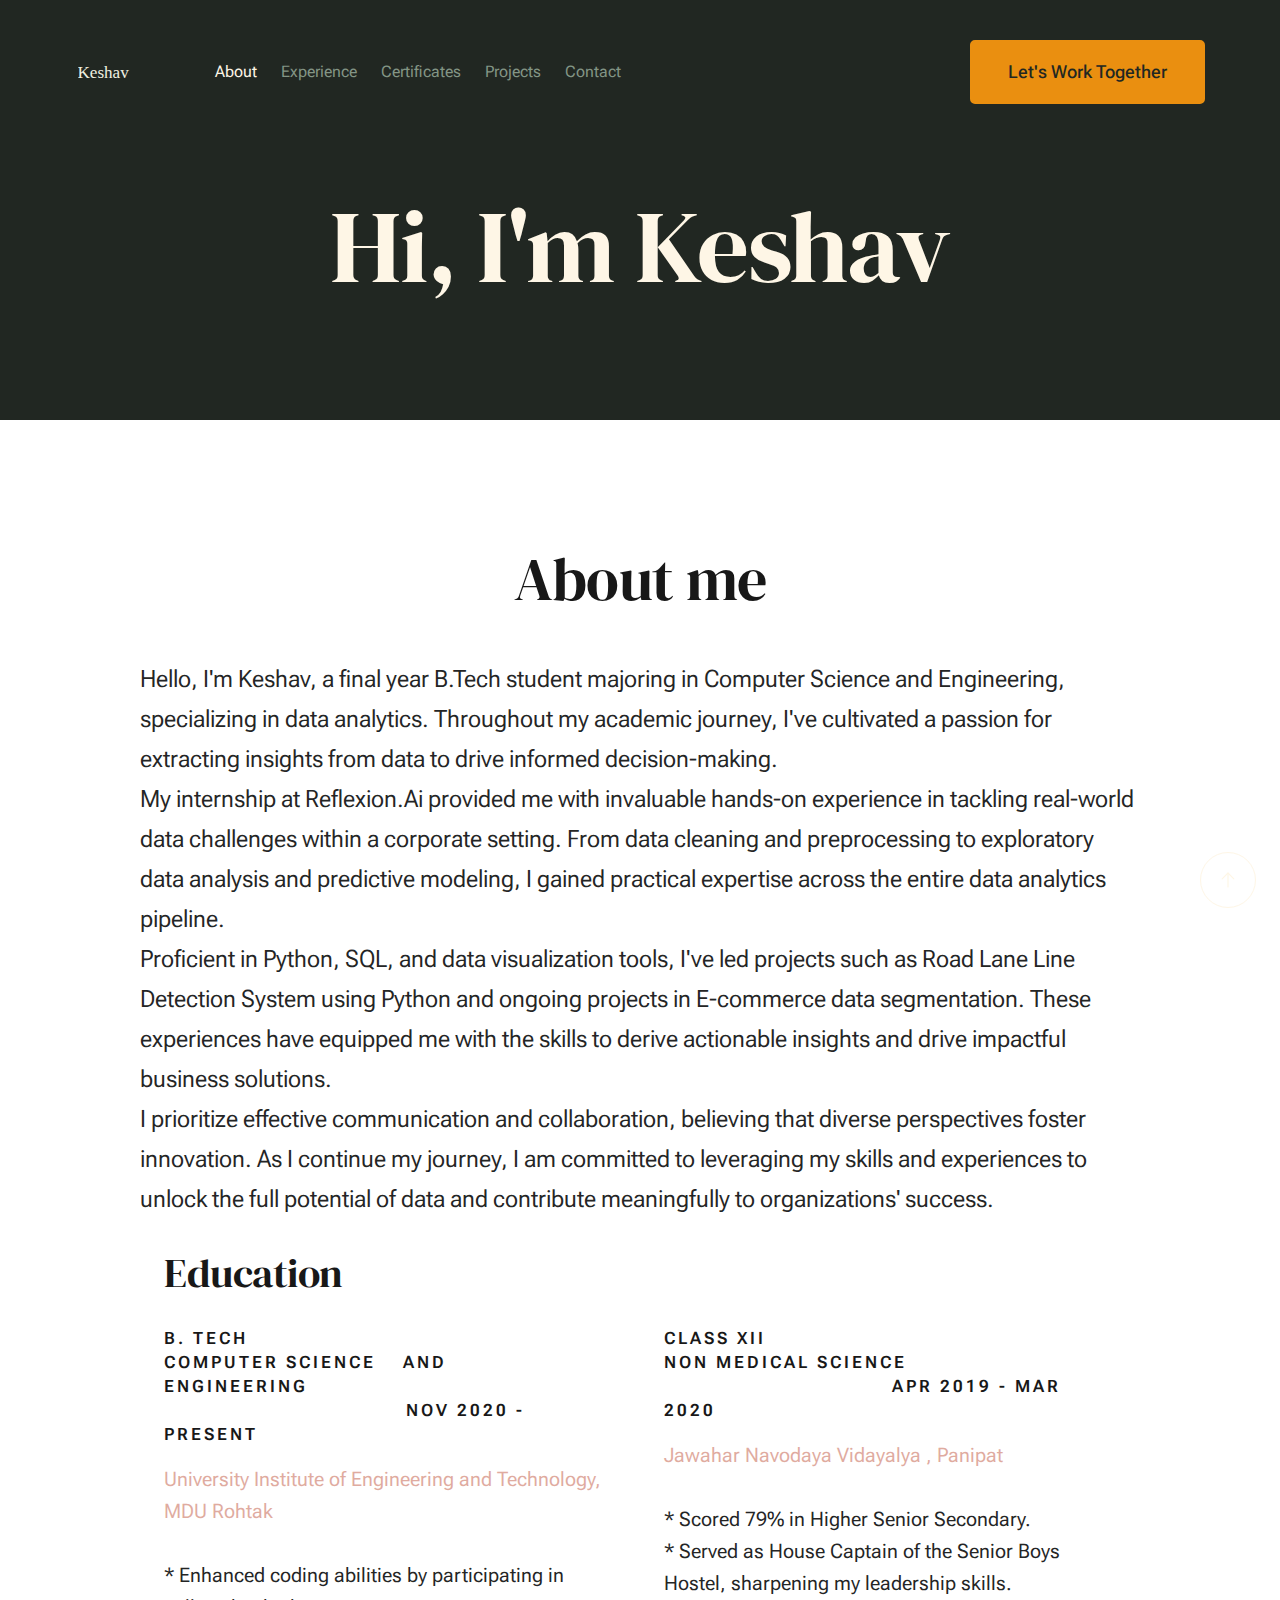
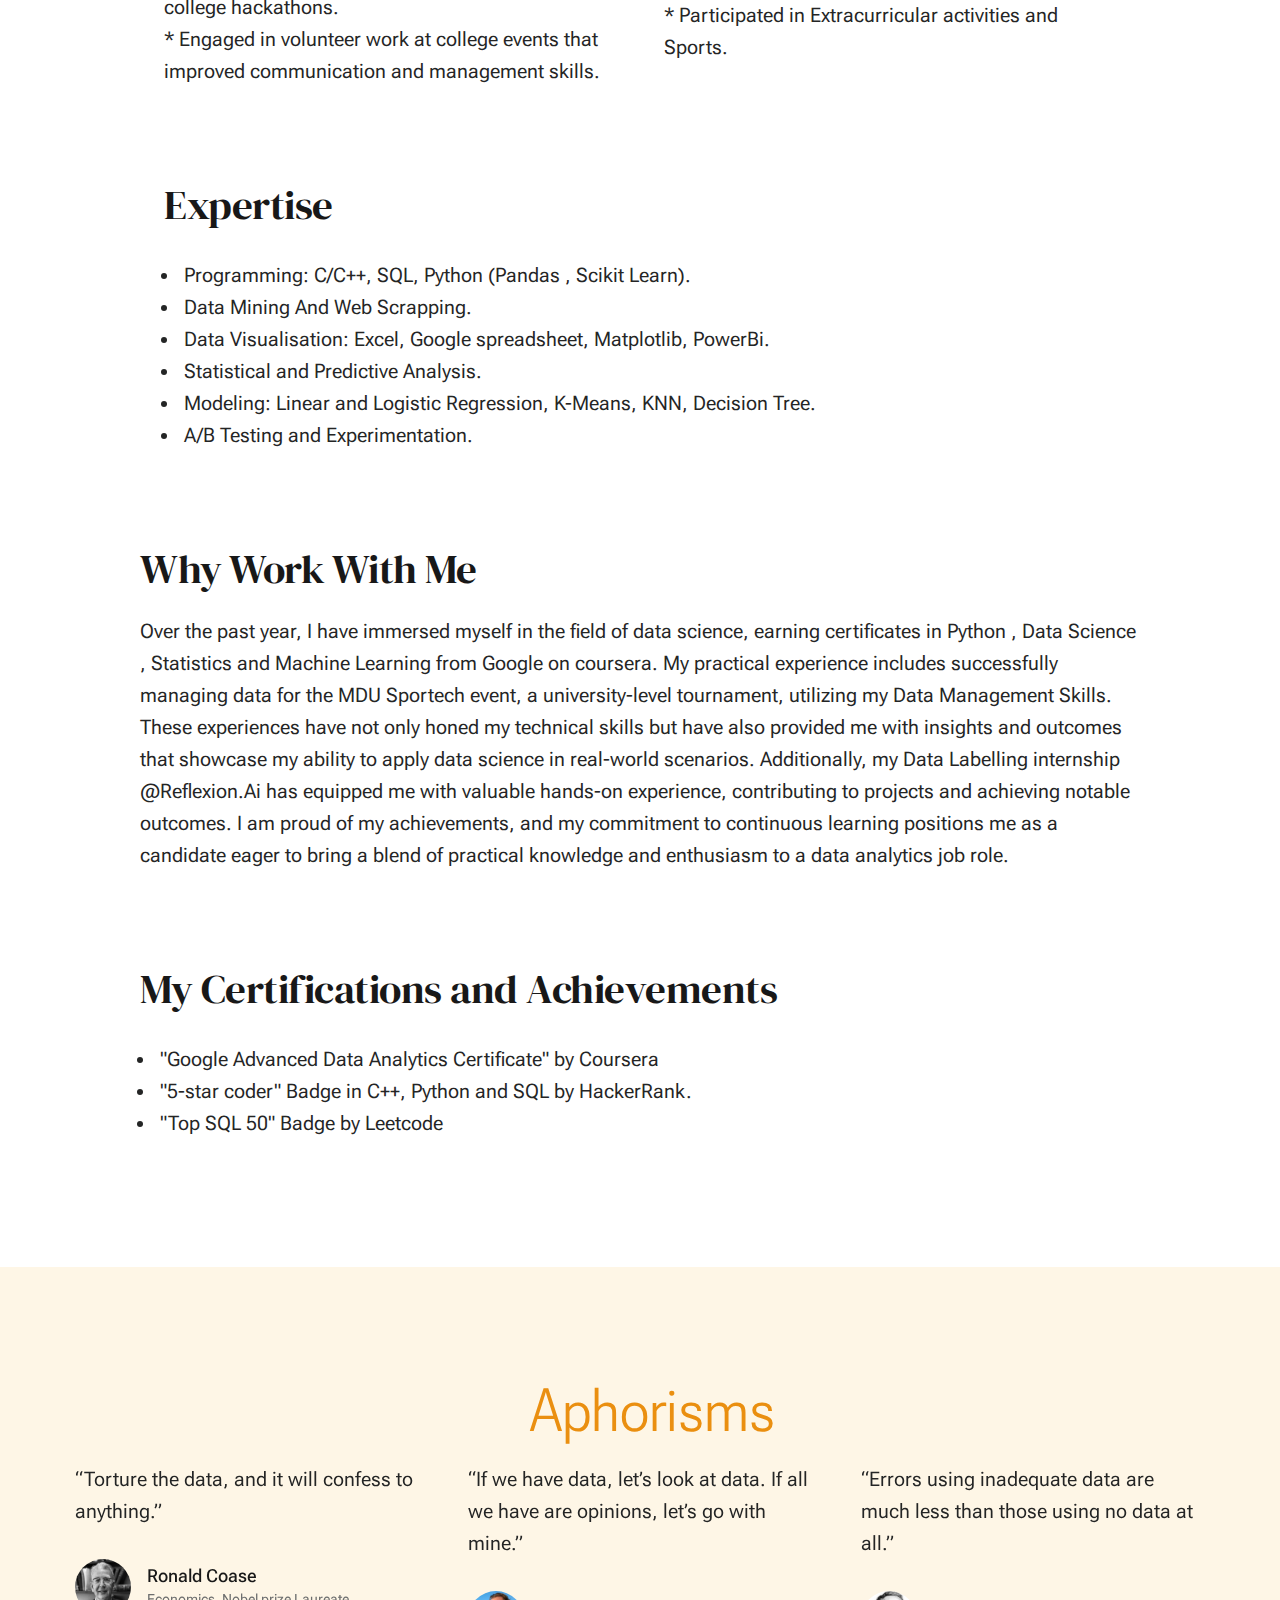
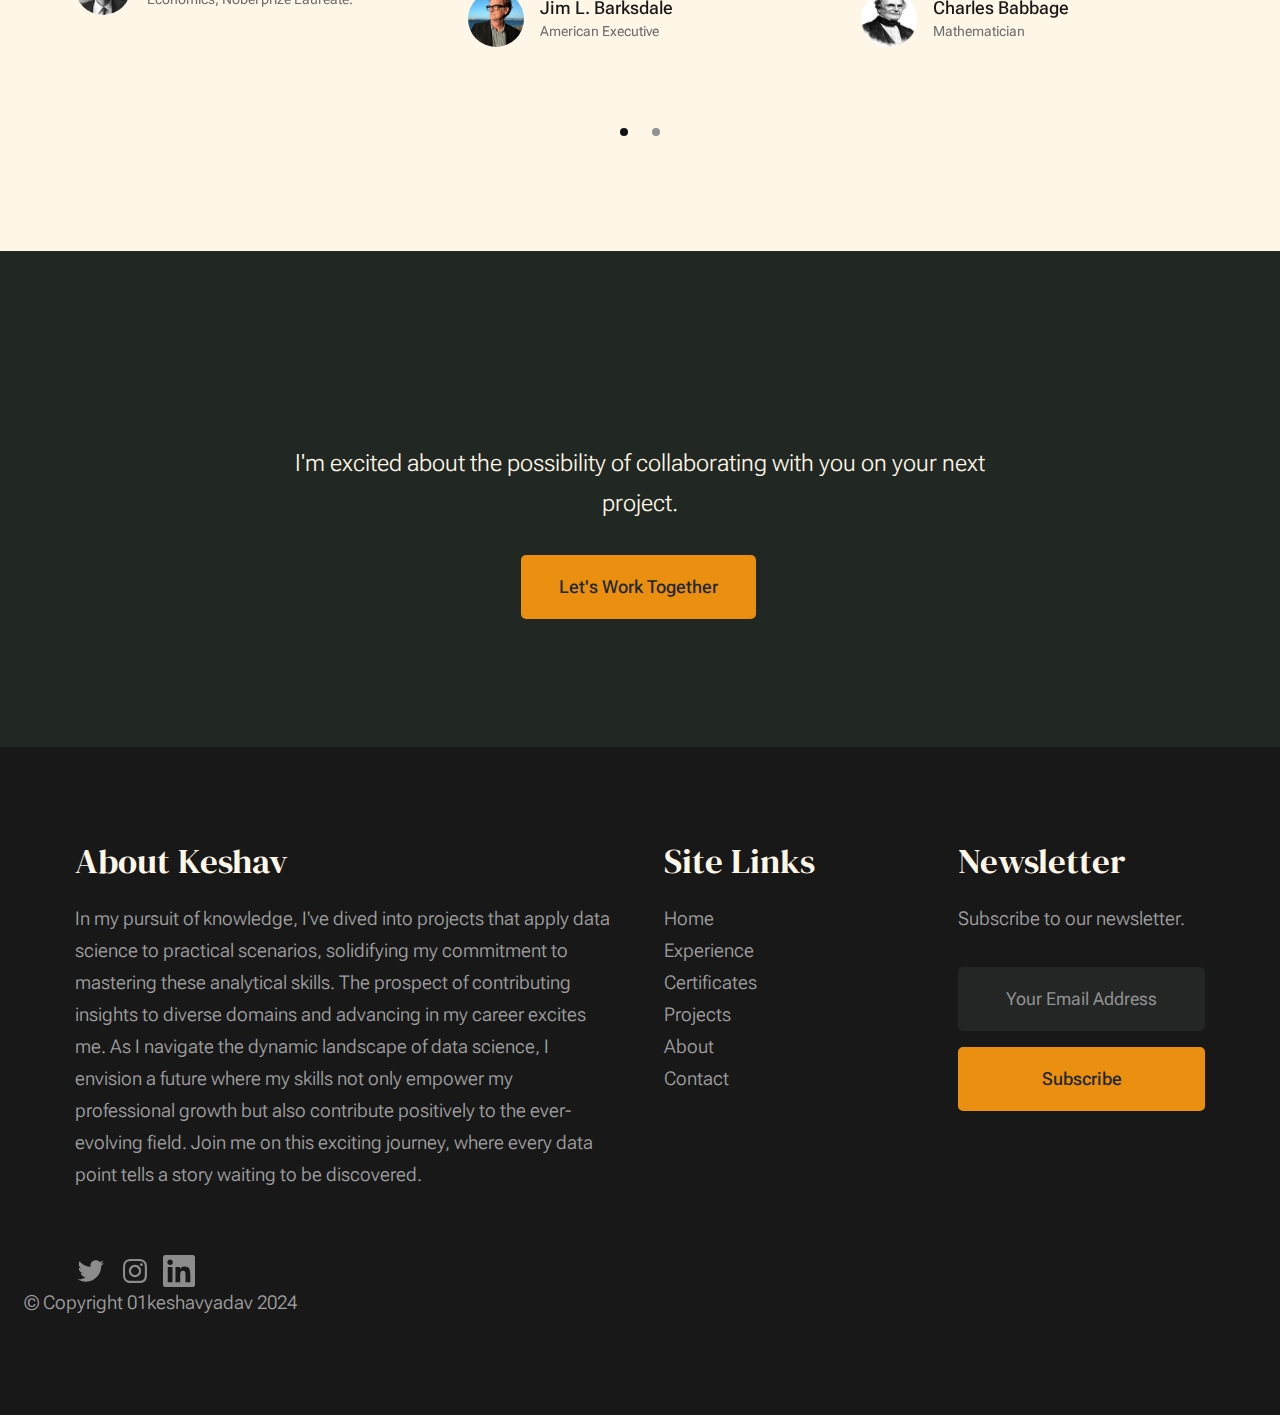
==== about.html @ c3748df1 "Add files via upload" ====
<!DOCTYPE html>
<html lang="en" class="no-js" >
<head>

    <!--- basic page needs
    ================================================== -->
    <meta charset="utf-8">
    <meta name="viewport" content="width=device-width, initial-scale=1">
    <title>About - Keshav</title>

    <script>
        document.documentElement.classList.remove('no-js');
        document.documentElement.classList.add('js');
    </script>

    <!-- CSS
    ================================================== -->
    <link rel="stylesheet" href="css/vendor.css">
    <link rel="stylesheet" href="css/styles.css">

    <!-- favicons
    ================================================== -->
    <link rel="apple-touch-icon" sizes="180x180" href="images/icons/apple-touch-icon.png">
    <link rel="icon" type="image/png" sizes="32x32" href="images/icons/favicon-32x32.png">
    <link rel="icon" type="image/png" sizes="16x16" href="images/icons/favicon-16x16.png">
    <link rel="manifest" href="site.webmanifest">

</head>


<body id="top">


    <!-- preloader
    ================================================== -->
    <div id="preloader">
        <div id="loader" class="dots-fade">
            <div></div>
            <div></div>
            <div></div>
        </div>
    </div>


    <!-- page wrap
    ================================================== -->
    <div id="page" class="s-pagewrap">


        <!-- # site header 
        ================================================== -->
        <header class="s-header">

            <div class="row s-header__inner width-sixteen-col">

                <div class="s-header__block">
                    <div class="s-header__logo">
                        <a class="logo" href="index.html">
                            <img src="images/icons/logo.svg" alt="Homepage">
                        </a>
                    </div>

                    <a class="s-header__menu-toggle" href="#0"><span>Menu</span></a>
                </div> <!-- end s-header__block -->

                <nav class="s-header__nav">
    
                    <ul class="s-header__menu-links">
                        <li class="current"><a href="about.html">About</a></li>
                        <li><a href="experience.html">Experience</a></li>
                        <li><a href="certificates.html">Certificates</a></li>
                        <li><a href="projects.html">Projects</a></li>
                        <li><a href="contact.html">Contact</a></li>
                    </ul> <!-- s-header__menu-links -->

                    <div class="s-header__contact">
                        <a href="contact.html" class="btn btn--primary s-header__contact-btn">Let's Work Together</a>                        
                    </div> <!-- s-header__contact -->
    
                </nav> <!-- end s-header__nav -->

            </div> <!-- end s-header__inner -->

        </header> <!-- end s-header -->


        <!-- # site main content
        ================================================== -->
        <section id="content" class="s-content">

               <section class="s-pageheader pageheader">
                    <div class="row">
                        <div class="column xl-12">
                            <h1 class="page-title">
                                <span class="page-title__small-type text-pretitle"></span>
                                Hi, I'm Keshav
                            </h1>
                            
                        </div>
                    </div>
               </section> <!-- end pageheader --> 

               <section class="s-pagecontent pagecontent">

                    
                        <div style="text-align:center">
                            <h2 class="text-display-title" >About me</h2>
                        </div>
                        <div class="row width-narrower pagemain">
                            <p class="lead">
                                Hello, I'm Keshav, a final year B.Tech student majoring in Computer Science and Engineering, specializing in data analytics. Throughout my academic journey, I've cultivated a passion for extracting insights from data to drive informed decision-making.

                                <br>
                                My internship at Reflexion.Ai provided me with invaluable hands-on experience in tackling real-world data challenges within a corporate setting. From data cleaning and preprocessing to exploratory data analysis and predictive modeling, I gained practical expertise across the entire data analytics pipeline.
                                <br>

                                Proficient in Python, SQL, and data visualization tools, I've led projects such as Road Lane Line Detection System using Python and ongoing projects in E-commerce data segmentation. These experiences have equipped me with the skills to derive actionable insights and drive impactful business solutions.
                                <br>

                                I prioritize effective communication and collaboration, believing that diverse perspectives foster innovation. As I continue my journey, I am committed to leveraging my skills and experiences to unlock the full potential of data and contribute meaningfully to organizations' success.</p>
                        </div>                       
                    <div class="row width-narrower pagemain">
                        <div class="column xl-12"> 


                            <h2 class="u-add-bottom">Education</h2>

                            <div class="grid-list-items list-items">
                                <div class="grid-list-items__item list-items__item u-remove-bottom">
                                    <div class="list-items__item-header">
                                        <h6 class="list-items__item-small-title">B. Tech <br> Computer Science&emsp; and&emsp; Engineering <br> &ensp;&ensp;&ensp;&ensp;&ensp;&ensp;&ensp;&ensp;&ensp;&ensp;&ensp;&ensp;&ensp;&ensp;&ensp;&emsp;&emsp; Nov 2020 - Present</h6>
                                        <p><font color="DFABA0"> University Institute of Engineering and Technology, MDU Rohtak  </font></p>
                                    </div>
                                    
                                    <p>
                                        * Enhanced coding abilities by participating in college hackathons. <br>
                                        * Engaged in volunteer work at college events that improved communication and management skills. 
                                    </p>
                                </div>
                                <div class="grid-list-items__item list-items__item u-remove-bottom">
                                    <div class="list-items__item-header">
                                        <h6 class="list-items__item-small-title">Class XII <br> Non Medical Science <br>&ensp;&ensp;&ensp;&ensp;&ensp;&ensp;&ensp;&ensp;&ensp;&ensp;&ensp;&ensp;&ensp;&ensp;&ensp;&ensp;&ensp; Apr 2019 - Mar 2020 </h6>
                                        <p><font color="DFABA0"> Jawahar Navodaya Vidayalya , Panipat </font></p>
                                    </div>
                                    <p> 
                                        * Scored 79% in Higher Senior Secondary.<br>
                                        * Served as House Captain of the Senior Boys Hostel, sharpening my leadership skills.<br>
                                        * Participated in Extracurricular activities and Sports. 
                                    </p>
                                </div>
                                
                                
                                </div>
                                <h2>Expertise</h2>
                                <p>
                                <ul>
                                    <li>Programming: C/C++, SQL, Python
                                        (Pandas , Scikit Learn).</li>
                                    <li>Data Mining And Web Scrapping.</li>
                                    <li>Data Visualisation: Excel, Google
                                        spreadsheet, Matplotlib, PowerBi.</li>
                                    <li>Statistical and Predictive Analysis.</li>
                                    <li>Modeling: Linear and Logistic
                                        Regression, K-Means, KNN, Decision
                                        Tree.</li>
                                    <li>A/B Testing and Experimentation.</li>
                                </ul>
                                </p>    
                            </div> <!--grid-list-items -->

                            <h2>Why Work With Me</h2>
                            <p>
                                Over the past year, I have immersed myself in the field of data science, earning certificates in Python , Data Science , Statistics and Machine Learning from Google on coursera. My practical experience includes successfully managing data for the MDU Sportech event, a university-level tournament, utilizing my Data Management Skills. These experiences have not only honed my technical skills but have also provided me with insights and outcomes that showcase my ability to apply data science in real-world scenarios. Additionally, my Data Labelling internship @Reflexion.Ai has equipped me with valuable hands-on experience, contributing to projects and achieving notable outcomes. I am proud of my achievements, and my commitment to continuous learning positions me as a candidate eager to bring a blend of practical knowledge and enthusiasm to a data analytics job role.
                            </p>
                            <div>
                                <h2>My Certifications and Achievements</h2>
                                <p>
                                <ul>
                                    <li>"Google Advanced Data Analytics Certificate" by Coursera</li>
                                    <li>"5-star coder" Badge in C++, Python and SQL by HackerRank.</li>
                                    <li>"Top SQL 50" Badge by Leetcode</li>            
                                </ul>
                                </p>
                            </div>
                        </div> <!-- end grid-block-->
                    </div> <!-- end pagemain -->

               </section> <!-- pagecontent -->

               <section class="s-testimonials">

                    <div class="s-testimonials__header row row-x-center text-center">
                        <div class="column xl-8 lg-12">
        
                            <p class="text-pretitle" style="font-size: 60px;">
                            Aphorisms
                            </p>
                                                    
        
                        </div>
                    </div> <!--end s-testimonials__header -->

                    <div class="row s-testimonials__content">
                        <div class="column xl-12 testimonials">

                            <div class="swiper-container testimonials__slider page-slider">

                                <div class="swiper-wrapper">
                                    <div class="testimonials__slide swiper-slide">
                                        <p>
                                            “Torture the data, and it will confess to anything.”
                                        </p>
                                        <div class="testimonials__author">
                                            <img src="images/avatars/user-01.jpg" alt="Author image" class="testimonials__avatar">
                                            <cite class="testimonials__cite">
                                                <strong>Ronald Coase</strong>
                                                <span>Economics, Nobel prize Laureate.</span>
                                            </cite>
                                        </div>
                                    </div>
                                    <div class="testimonials__slide swiper-slide">
                                        <p>
                                            “If we have data, let’s look at data. If all we have are opinions, let’s go with mine.”</p>
                                        <div class="testimonials__author">
                                            <img src="images/avatars/user-04.jpg" alt="Author image" class="testimonials__avatar">
                                            <cite class="testimonials__cite">
                                                <strong>Jim L. Barksdale</strong>
                                                <span>American Executive</span>
                                            </cite>
                                        </div>
                                    </div>
                                    <div class="testimonials__slide swiper-slide">
                                        <p>
                                            “Errors using inadequate data are much less than those using no data at all.”</p>
                                        <div class="testimonials__author">
                                            <img src="images/avatars/user-06.jpg" alt="Author image" class="testimonials__avatar">
                                            <cite class="testimonials__cite">
                                                <strong>Charles Babbage</strong>
                                                <span>Mathematician</span>
                                            </cite>
                                        </div>
                                    </div>
                                    <div class="testimonials__slide swiper-slide">
                                        <p>
                                            “Data beats emotions.”</p>
                                        <div class="testimonials__author">
                                            <img src="images/avatars/user-02.jpg" alt="Author image" class="testimonials__avatar">
                                            <cite class="testimonials__cite">
                                                <strong>Sean Rad</strong>
                                                <span>Co-founder of tinder</span>
                                            </cite>
                                        </div>
                                    </div> 
                                </div> <!-- end swiper-wrapper --> 

                                <div class="swiper-pagination"></div>

                            </div> <!--end testimonials__slider --> 

                        </div> <!-- testimonials -->
                    </div> <!--end s-testimonials__content -->

               </section> <!-- end s-testimonials -->

        </section> <!-- s-content-->

        <!-- # cta
        ================================================== -->
        <section id="cta" class="s-cta">

            <div class="row row-x-center text-center">
                <div class="column xl-8 lg-12">

                    <div class="s-cta__content">
                        <h2 class="text-display-title">
                        
                        </h2>
                        <p class="lead">
                            I'm excited about the possibility of collaborating with you on your next project.
                        </p>
                        <a href="contact.html" class="btn btn--primary">Let's Work Together</a>
                    </div>

                </div>
            </div>

        </section> <!-- end s-cta -->


        <!-- # footer 
        ================================================== -->
        <footer class="s-footer">
            <div class="row s-footer__content">
                <div class="column xl-6 lg-6 md-12 s-footer__block s-footer__about">                    
                    <h3>About Keshav</h3>
                    <p>
                        In my pursuit of knowledge, I've dived into projects that apply data science to practical scenarios, solidifying my commitment to mastering these analytical skills. The prospect of contributing insights to diverse domains and advancing in my career excites me.
                        As I navigate the dynamic landscape of data science, I envision a future where my skills not only empower my professional growth but also contribute positively to the ever-evolving field. Join me on this exciting journey, where every data point tells a story waiting to be discovered.
                    </p>               
                </div>                
                <div class="column xl-3 lg-6 md-12 s-footer__block s-footer__site-links">
                    <h3>Site Links</h3>
                    <ul class="link-list">
                        <li><a href="index.html">Home</a></li>
                        <li><a href="experience.html">Experience</a></li>
                        <li><a href="certificates.html">Certificates</a></li>
                        <li><a href="projects.html">Projects</a></li>
                        <li><a href="about.html">About</a></li>
                        <li><a href="contact.html">Contact</a></li>
                        
                    </ul>
                </div>
                <div class="column xl-3 lg-6 md-12 tab-12 s-footer__block s-footer__newsletter">
                    <h3>Newsletter</h3>

                    <p>
                    Subscribe to our newsletter.
                    </p>

                    <div class="subscribe-form">
                        <form id="mc-form" class="mc-form">
                            <input type="email" name="EMAIL" id="mce-EMAIL" class="u-fullwidth text-center" placeholder="Your Email Address" title="The domain portion of the email address is invalid (the portion after the @)." pattern="^([^\x00-\x20\x22\x28\x29\x2c\x2e\x3a-\x3c\x3e\x40\x5b-\x5d\x7f-\xff]+|\x22([^\x0d\x22\x5c\x80-\xff]|\x5c[\x00-\x7f])*\x22)(\x2e([^\x00-\x20\x22\x28\x29\x2c\x2e\x3a-\x3c\x3e\x40\x5b-\x5d\x7f-\xff]+|\x22([^\x0d\x22\x5c\x80-\xff]|\x5c[\x00-\x7f])*\x22))*\x40([^\x00-\x20\x22\x28\x29\x2c\x2e\x3a-\x3c\x3e\x40\x5b-\x5d\x7f-\xff]+|\x5b([^\x0d\x5b-\x5d\x80-\xff]|\x5c[\x00-\x7f])*\x5d)(\x2e([^\x00-\x20\x22\x28\x29\x2c\x2e\x3a-\x3c\x3e\x40\x5b-\x5d\x7f-\xff]+|\x5b([^\x0d\x5b-\x5d\x80-\xff]|\x5c[\x00-\x7f])*\x5d))*(\.\w{2,})+$" required>
                            <input type="submit" name="subscribe" value="Subscribe" class="btn btn--primary btn--small u-fullwidth">
                            <!-- <div style="position: absolute; left: -5000px;" aria-hidden="true"><input type="text" name="b_cdb7b577e41181934ed6a6a44_9a91cfe7b3" tabindex="-1" value=""></div> -->
                            <div class="mc-status"></div>
                        </form>
                    </div>
                </div>
            </div>    
            
            <div class="row s-footer__bottom">
                <div class="column xl-6 lg-12">
                    <ul class="s-footer__social social-list">
                        <li>
                            <a href="https://x.com/keshavyada7621?t=MVtsNQNP6KYO1IiE3ItYtA&s=09" target="_blank">
                                <svg xmlns="http://www.w3.org/2000/svg" width="24" height="24" viewBox="0 0 24 24" style="fill:rgba(0, 0, 0, 1);transform:;-ms-filter:"><path d="M19.633,7.997c0.013,0.175,0.013,0.349,0.013,0.523c0,5.325-4.053,11.461-11.46,11.461c-2.282,0-4.402-0.661-6.186-1.809 c0.324,0.037,0.636,0.05,0.973,0.05c1.883,0,3.616-0.636,5.001-1.721c-1.771-0.037-3.255-1.197-3.767-2.793 c0.249,0.037,0.499,0.062,0.761,0.062c0.361,0,0.724-0.05,1.061-0.137c-1.847-0.374-3.23-1.995-3.23-3.953v-0.05 c0.537,0.299,1.16,0.486,1.82,0.511C3.534,9.419,2.823,8.184,2.823,6.787c0-0.748,0.199-1.434,0.548-2.032 c1.983,2.443,4.964,4.04,8.306,4.215c-0.062-0.3-0.1-0.611-0.1-0.923c0-2.22,1.796-4.028,4.028-4.028 c1.16,0,2.207,0.486,2.943,1.272c0.91-0.175,1.782-0.512,2.556-0.973c-0.299,0.935-0.936,1.721-1.771,2.22 c0.811-0.088,1.597-0.312,2.319-0.624C21.104,6.712,20.419,7.423,19.633,7.997z"></path></svg>
                                <span class="u-screen-reader-text">Twitter</span>
                            </a>
                        </li>
                        <li>
                            <a href="https://www.instagram.com/01keshavyadav?igsh=b2xpMHBqemttcjNk" target="_blank">
                                <svg xmlns="http://www.w3.org/2000/svg" width="24" height="24" viewBox="0 0 24 24" style="fill:rgba(0, 0, 0, 1);transform:;-ms-filter:"><path d="M11.999,7.377c-2.554,0-4.623,2.07-4.623,4.623c0,2.554,2.069,4.624,4.623,4.624c2.552,0,4.623-2.07,4.623-4.624 C16.622,9.447,14.551,7.377,11.999,7.377L11.999,7.377z M11.999,15.004c-1.659,0-3.004-1.345-3.004-3.003 c0-1.659,1.345-3.003,3.004-3.003s3.002,1.344,3.002,3.003C15.001,13.659,13.658,15.004,11.999,15.004L11.999,15.004z"></path><circle cx="16.806" cy="7.207" r="1.078"></circle><path d="M20.533,6.111c-0.469-1.209-1.424-2.165-2.633-2.632c-0.699-0.263-1.438-0.404-2.186-0.42 c-0.963-0.042-1.268-0.054-3.71-0.054s-2.755,0-3.71,0.054C7.548,3.074,6.809,3.215,6.11,3.479C4.9,3.946,3.945,4.902,3.477,6.111 c-0.263,0.7-0.404,1.438-0.419,2.186c-0.043,0.962-0.056,1.267-0.056,3.71c0,2.442,0,2.753,0.056,3.71 c0.015,0.748,0.156,1.486,0.419,2.187c0.469,1.208,1.424,2.164,2.634,2.632c0.696,0.272,1.435,0.426,2.185,0.45 c0.963,0.042,1.268,0.055,3.71,0.055s2.755,0,3.71-0.055c0.747-0.015,1.486-0.157,2.186-0.419c1.209-0.469,2.164-1.424,2.633-2.633 c0.263-0.7,0.404-1.438,0.419-2.186c0.043-0.962,0.056-1.267,0.056-3.71s0-2.753-0.056-3.71C20.941,7.57,20.801,6.819,20.533,6.111z M19.315,15.643c-0.007,0.576-0.111,1.147-0.311,1.688c-0.305,0.787-0.926,1.409-1.712,1.711c-0.535,0.199-1.099,0.303-1.67,0.311 c-0.95,0.044-1.218,0.055-3.654,0.055c-2.438,0-2.687,0-3.655-0.055c-0.569-0.007-1.135-0.112-1.669-0.311 c-0.789-0.301-1.414-0.923-1.719-1.711c-0.196-0.534-0.302-1.099-0.311-1.669c-0.043-0.95-0.053-1.218-0.053-3.654 c0-2.437,0-2.686,0.053-3.655c0.007-0.576,0.111-1.146,0.311-1.687c0.305-0.789,0.93-1.41,1.719-1.712 c0.534-0.198,1.1-0.303,1.669-0.311c0.951-0.043,1.218-0.055,3.655-0.055c2.437,0,2.687,0,3.654,0.055 c0.571,0.007,1.135,0.112,1.67,0.311c0.786,0.303,1.407,0.925,1.712,1.712c0.196,0.534,0.302,1.099,0.311,1.669 c0.043,0.951,0.054,1.218,0.054,3.655c0,2.436,0,2.698-0.043,3.654H19.315z"></path></svg>
                                <span class="u-screen-reader-text">Instagram</span>
                            </a>
                        </li>
                        <li>
                            <a href="https://www.linkedin.com/in/01keshav-yadav/" target="_blank">
                                <svg xmlns="http://www.w3.org/2000/svg" width="1em" height="1em" viewBox="0 0 256 256"><path fill="#0a66c2" d="M218.123 218.127h-37.931v-59.403c0-14.165-.253-32.4-19.728-32.4c-19.756 0-22.779 15.434-22.779 31.369v60.43h-37.93V95.967h36.413v16.694h.51a39.907 39.907 0 0 1 35.928-19.733c38.445 0 45.533 25.288 45.533 58.186zM56.955 79.27c-12.157.002-22.014-9.852-22.016-22.009c-.002-12.157 9.851-22.014 22.008-22.016c12.157-.003 22.014 9.851 22.016 22.008A22.013 22.013 0 0 1 56.955 79.27m18.966 138.858H37.95V95.967h37.97zM237.033.018H18.89C8.58-.098.125 8.161-.001 18.471v219.053c.122 10.315 8.576 18.582 18.89 18.474h218.144c10.336.128 18.823-8.139 18.966-18.474V18.454c-.147-10.33-8.635-18.588-18.966-18.453"/></svg>
                                <span class="u-screen-reader-text">LinkedIn</span>
                            </a>
                        </li>
                    </ul> <!-- end s-footer__social -->
                </div> <!-- end s-footer__social -->
                </div>
                <div class="column xl-6 lg-12">
                    <p class="ss-copyright">
                        <span>© Copyright 01keshavyadav 2024</span> 
                        
                    </p>
                </div>

                <div class="ss-go-top">
                    <a class="smoothscroll" title="Back to Top" href="#top">
                        <svg xmlns="http://www.w3.org/2000/svg" viewBox="0 0 24 24" width="36" height="36" fill="none" stroke="#ffffff" stroke-width="1" stroke-linecap="round" stroke-linejoin="round">&lt;!--!  Atomicons Free 1.00 by @atisalab License - https://atomicons.com/license/ (Icons: CC BY 4.0) Copyright 2021 Atomicons --&gt;<polyline points="17 11 12 6 7 11"></polyline><line x1="12" y1="18" x2="12" y2="6"></line></svg>
                    </a>
                </div> <!-- end ss-go-top -->
            </div>
            
        </footer> <!-- end s-footer -->

    </div> <!-- end page-wrap -->

    <!-- Java Script
    ================================================== -->
    <script src="js/plugins.js"></script>
    <script src="js/main.js"></script>

</body>
</html>
---- css/vendor.css ----
/* ===================================================================
 * Monica Third-party Stylesheets
 * Template Ver. 1.0.0
 * 12-13-2022
 * -------------------------------------------------------------------
 *
 * TOC:
 * # PrismJS
 * # Swiper
 *
 * ------------------------------------------------------------------- */


/* ===================================================================
 * # PrismJS 1.20.0
 *   https://prismjs.com/download.html#themes=prism-okaidia&languages=markup+css+clike+javascript+markup-templating+php 
 *   
 *   okaidia theme for JavaScript, CSS and HTML
 *   Loosely based on Monokai textmate theme by http://www.monokai.nl/
 *   @author ocodia
 * ------------------------------------------------------------------- */
code[class*=language-],
pre[class*=language-] {
  color          : #f8f8f2;
  background     : none;
  text-shadow    : 0 1px rgba(0, 0, 0, 0.3);
  font-family    : var(--font-mono);
  font-size      : calc(var(--text-size) * 0.9444);
  text-align     : left;
  white-space    : pre;
  word-spacing   : normal;
  word-break     : normal;
  word-wrap      : normal;
  line-height    : var(--vspace-1);
  -moz-tab-size  : 4;
  -o-tab-size    : 4;
  tab-size       : 4;
  -webkit-hyphens: none;
  -ms-hyphens    : none;
  hyphens        : none;
}

/* Code blocks */
pre[class*=language-] {
  padding : var(--vspace-0_5) 0 var(--vspace-1);
  margin  : var(--vspace-1) 0;
  overflow: auto;
}

:not(pre)>code[class*=language-],
pre[class*=language-] {
  background: #272822;
}

/* Inline code */
:not(pre)>code[class*=language-] {
  padding    : 0.1em;
  white-space: normal;
}

.token.comment,
.token.prolog,
.token.doctype,
.token.cdata {
  color: slategray;
}

.token.punctuation {
  color: #f8f8f2;
}

.token.namespace {
  opacity: 0.7;
}

.token.property,
.token.tag,
.token.constant,
.token.symbol,
.token.deleted {
  color: #f92672;
}

.token.boolean,
.token.number {
  color: #ae81ff;
}

.token.selector,
.token.attr-name,
.token.string,
.token.char,
.token.builtin,
.token.inserted {
  color: #a6e22e;
}

.token.operator,
.token.entity,
.token.url,
.language-css .token.string,
.style .token.string,
.token.variable {
  color: #f8f8f2;
}

.token.atrule,
.token.attr-value,
.token.function,
.token.class-name {
  color: #e6db74;
}

.token.keyword {
  color: #66d9ef;
}

.token.regex,
.token.important {
  color: #fd971f;
}

.token.important,
.token.bold {
  font-weight: bold;
}

.token.italic {
  font-style: italic;
}

.token.entity {
  cursor: help;
}



/* ===================================================================
 * # Swiper 6.4.5
 *   Most modern mobile touch slider and framework with hardware accelerated transitions
 *   https://swiperjs.com
 *
 *   Copyright 2014-2020 Vladimir Kharlampidi
 *
 *   Released under the MIT License
 *
 *   Released on: December 18, 2020
 * ------------------------------------------------------------------- */
@font-face {
  font-family: "swiper-icons";
  src        : url("data:application/font-woff;charset=utf-8;base64, [base64]//wADZ2x5ZgAAAywAAADMAAAD2MHtryVoZWFkAAABbAAAADAAAAA2E2+eoWhoZWEAAAGcAAAAHwAAACQC9gDzaG10eAAAAigAAAAZAAAArgJkABFsb2NhAAAC0AAAAFoAAABaFQAUGG1heHAAAAG8AAAAHwAAACAAcABAbmFtZQAAA/gAAAE5AAACXvFdBwlwb3N0AAAFNAAAAGIAAACE5s74hXjaY2BkYGAAYpf5Hu/j+W2+MnAzMYDAzaX6QjD6/4//Bxj5GA8AuRwMYGkAPywL13jaY2BkYGA88P8Agx4j+/8fQDYfA1AEBWgDAIB2BOoAeNpjYGRgYNBh4GdgYgABEMnIABJzYNADCQAACWgAsQB42mNgYfzCOIGBlYGB0YcxjYGBwR1Kf2WQZGhhYGBiYGVmgAFGBiQQkOaawtDAoMBQxXjg/wEGPcYDDA4wNUA2CCgwsAAAO4EL6gAAeNpj2M0gyAACqxgGNWBkZ2D4/wMA+xkDdgAAAHjaY2BgYGaAYBkGRgYQiAHyGMF8FgYHIM3DwMHABGQrMOgyWDLEM1T9/w8UBfEMgLzE////P/5//f/V/xv+r4eaAAeMbAxwIUYmIMHEgKYAYjUcsDAwsLKxc3BycfPw8jEQA/[base64]/uznmfPFBNODM2K7MTQ45YEAZqGP81AmGGcF3iPqOop0r1SPTaTbVkfUe4HXj97wYE+yNwWYxwWu4v1ugWHgo3S1XdZEVqWM7ET0cfnLGxWfkgR42o2PvWrDMBSFj/IHLaF0zKjRgdiVMwScNRAoWUoH78Y2icB/yIY09An6AH2Bdu/UB+yxopYshQiEvnvu0dURgDt8QeC8PDw7Fpji3fEA4z/PEJ6YOB5hKh4dj3EvXhxPqH/SKUY3rJ7srZ4FZnh1PMAtPhwP6fl2PMJMPDgeQ4rY8YT6Gzao0eAEA409DuggmTnFnOcSCiEiLMgxCiTI6Cq5DZUd3Qmp10vO0LaLTd2cjN4fOumlc7lUYbSQcZFkutRG7g6JKZKy0RmdLY680CDnEJ+UMkpFFe1RN7nxdVpXrC4aTtnaurOnYercZg2YVmLN/d/gczfEimrE/fs/bOuq29Zmn8tloORaXgZgGa78yO9/cnXm2BpaGvq25Dv9S4E9+5SIc9PqupJKhYFSSl47+Qcr1mYNAAAAeNptw0cKwkAAAMDZJA8Q7OUJvkLsPfZ6zFVERPy8qHh2YER+3i/BP83vIBLLySsoKimrqKqpa2hp6+jq6RsYGhmbmJqZSy0sraxtbO3sHRydnEMU4uR6yx7JJXveP7WrDycAAAAAAAH//wACeNpjYGRgYOABYhkgZgJCZgZNBkYGLQZtIJsFLMYAAAw3ALgAeNolizEKgDAQBCchRbC2sFER0YD6qVQiBCv/H9ezGI6Z5XBAw8CBK/m5iQQVauVbXLnOrMZv2oLdKFa8Pjuru2hJzGabmOSLzNMzvutpB3N42mNgZGBg4GKQYzBhYMxJLMlj4GBgAYow/P/PAJJhLM6sSoWKfWCAAwDAjgbRAAB42mNgYGBkAIIbCZo5IPrmUn0hGA0AO8EFTQAA") format("woff");
  font-weight: 400;
  font-style : normal;
}

:root {
  --swiper-theme-color: #007aff;
}

.swiper-container {
  margin-left : auto;
  margin-right: auto;
  position    : relative;
  overflow    : hidden;
  list-style  : none;
  padding     : 0;
  /* Fix of Webkit flickering */
  z-index     : 1;
}

.swiper-container-vertical>.swiper-wrapper {
  flex-direction: column;
}

.swiper-wrapper {
  position           : relative;
  width              : 100%;
  height             : 100%;
  z-index            : 1;
  display            : flex;
  transition-property: transform;
  box-sizing         : content-box;
}

.swiper-container-android .swiper-slide,
.swiper-wrapper {
  transform: translate3d(0px, 0, 0);
}

.swiper-container-multirow>.swiper-wrapper {
  flex-wrap: wrap;
}

.swiper-container-multirow-column>.swiper-wrapper {
  flex-wrap     : wrap;
  flex-direction: column;
}

.swiper-container-free-mode>.swiper-wrapper {
  transition-timing-function: ease-out;
  margin                    : 0 auto;
}

.swiper-slide {
  flex-shrink        : 0;
  width              : 100%;
  height             : 100%;
  position           : relative;
  transition-property: transform;
}

.swiper-slide-invisible-blank {
  visibility: hidden;
}

/* Auto Height */
.swiper-container-autoheight,
.swiper-container-autoheight .swiper-slide {
  height: auto;
}

.swiper-container-autoheight .swiper-wrapper {
  align-items        : flex-start;
  transition-property: transform, height;
}

/* 3D Effects */
.swiper-container-3d {
  perspective: 1200px;
}

.swiper-container-3d .swiper-wrapper,
.swiper-container-3d .swiper-slide,
.swiper-container-3d .swiper-slide-shadow-left,
.swiper-container-3d .swiper-slide-shadow-right,
.swiper-container-3d .swiper-slide-shadow-top,
.swiper-container-3d .swiper-slide-shadow-bottom,
.swiper-container-3d .swiper-cube-shadow {
  transform-style: preserve-3d;
}

.swiper-container-3d .swiper-slide-shadow-left,
.swiper-container-3d .swiper-slide-shadow-right,
.swiper-container-3d .swiper-slide-shadow-top,
.swiper-container-3d .swiper-slide-shadow-bottom {
  position      : absolute;
  left          : 0;
  top           : 0;
  width         : 100%;
  height        : 100%;
  pointer-events: none;
  z-index       : 10;
}

.swiper-container-3d .swiper-slide-shadow-left {
  background-image: linear-gradient(to left, rgba(0, 0, 0, 0.5), rgba(0, 0, 0, 0));
}

.swiper-container-3d .swiper-slide-shadow-right {
  background-image: linear-gradient(to right, rgba(0, 0, 0, 0.5), rgba(0, 0, 0, 0));
}

.swiper-container-3d .swiper-slide-shadow-top {
  background-image: linear-gradient(to top, rgba(0, 0, 0, 0.5), rgba(0, 0, 0, 0));
}

.swiper-container-3d .swiper-slide-shadow-bottom {
  background-image: linear-gradient(to bottom, rgba(0, 0, 0, 0.5), rgba(0, 0, 0, 0));
}

/* CSS Mode */
.swiper-container-css-mode>.swiper-wrapper {
  overflow          : auto;
  scrollbar-width   : none;
  /* For Firefox */
  -ms-overflow-style: none;
  /* For Internet Explorer and Edge */
}

.swiper-container-css-mode>.swiper-wrapper::-webkit-scrollbar {
  display: none;
}

.swiper-container-css-mode>.swiper-wrapper>.swiper-slide {
  scroll-snap-align: start start;
}

.swiper-container-horizontal.swiper-container-css-mode>.swiper-wrapper {
  -ms-scroll-snap-type: x mandatory;
  scroll-snap-type    : x mandatory;
}

.swiper-container-vertical.swiper-container-css-mode>.swiper-wrapper {
  -ms-scroll-snap-type: y mandatory;
  scroll-snap-type    : y mandatory;
}

:root {
  --swiper-navigation-size   : 44px;
  /*
    --swiper-navigation-color: var(--swiper-theme-color);
    */
}

.swiper-button-prev,
.swiper-button-next {
  position       : absolute;
  top            : 50%;
  width          : calc(var(--swiper-navigation-size) / 44 * 27);
  height         : var(--swiper-navigation-size);
  margin-top     : calc(-1 * var(--swiper-navigation-size) / 2);
  z-index        : 10;
  cursor         : pointer;
  display        : flex;
  align-items    : center;
  justify-content: center;
  color          : var(--swiper-navigation-color, var(--swiper-theme-color));
}

.swiper-button-prev.swiper-button-disabled,
.swiper-button-next.swiper-button-disabled {
  opacity       : 0.35;
  cursor        : auto;
  pointer-events: none;
}

.swiper-button-prev:after,
.swiper-button-next:after {
  font-family   : swiper-icons;
  font-size     : var(--swiper-navigation-size);
  text-transform: none !important;
  letter-spacing: 0;
  text-transform: none;
  font-variant  : initial;
  line-height   : 1;
}

.swiper-button-prev,
.swiper-container-rtl .swiper-button-next {
  left : 10px;
  right: auto;
}

.swiper-button-prev:after,
.swiper-container-rtl .swiper-button-next:after {
  content: "prev";
}

.swiper-button-next,
.swiper-container-rtl .swiper-button-prev {
  right: 10px;
  left : auto;
}

.swiper-button-next:after,
.swiper-container-rtl .swiper-button-prev:after {
  content: "next";
}

.swiper-button-prev.swiper-button-white,
.swiper-button-next.swiper-button-white {
  --swiper-navigation-color: #ffffff;
}

.swiper-button-prev.swiper-button-black,
.swiper-button-next.swiper-button-black {
  --swiper-navigation-color: #000000;
}

.swiper-button-lock {
  display: none;
}

:root {
  /*
    --swiper-pagination-color: var(--swiper-theme-color);
    */
}

.swiper-pagination {
  position  : absolute;
  text-align: center;
  transition: 300ms opacity;
  transform : translate3d(0, 0, 0);
  z-index   : 10;
}

.swiper-pagination.swiper-pagination-hidden {
  opacity: 0;
}

/* Common Styles */
.swiper-pagination-fraction,
.swiper-pagination-custom,
.swiper-container-horizontal>.swiper-pagination-bullets {
  bottom: 10px;
  left  : 0;
  width : 100%;
}

/* Bullets */
.swiper-pagination-bullets-dynamic {
  overflow : hidden;
  font-size: 0;
}

.swiper-pagination-bullets-dynamic .swiper-pagination-bullet {
  transform: scale(0.33);
  position : relative;
}

.swiper-pagination-bullets-dynamic .swiper-pagination-bullet-active {
  transform: scale(1);
}

.swiper-pagination-bullets-dynamic .swiper-pagination-bullet-active-main {
  transform: scale(1);
}

.swiper-pagination-bullets-dynamic .swiper-pagination-bullet-active-prev {
  transform: scale(0.66);
}

.swiper-pagination-bullets-dynamic .swiper-pagination-bullet-active-prev-prev {
  transform: scale(0.33);
}

.swiper-pagination-bullets-dynamic .swiper-pagination-bullet-active-next {
  transform: scale(0.66);
}

.swiper-pagination-bullets-dynamic .swiper-pagination-bullet-active-next-next {
  transform: scale(0.33);
}

.swiper-pagination-bullet {
  width        : 8px;
  height       : 8px;
  display      : inline-block;
  border-radius: 100%;
  background   : #000;
  opacity      : 0.2;
}

button.swiper-pagination-bullet {
  border            : none;
  margin            : 0;
  padding           : 0;
  box-shadow        : none;
  -webkit-appearance: none;
  -moz-appearance   : none;
  appearance        : none;
}

.swiper-pagination-clickable .swiper-pagination-bullet {
  cursor: pointer;
}

.swiper-pagination-bullet-active {
  opacity   : 1;
  background: var(--swiper-pagination-color, var(--swiper-theme-color));
}

.swiper-container-vertical>.swiper-pagination-bullets {
  right    : 10px;
  top      : 50%;
  transform: translate3d(0px, -50%, 0);
}

.swiper-container-vertical>.swiper-pagination-bullets .swiper-pagination-bullet {
  margin : 6px 0;
  display: block;
}

.swiper-container-vertical>.swiper-pagination-bullets.swiper-pagination-bullets-dynamic {
  top      : 50%;
  transform: translateY(-50%);
  width    : 8px;
}

.swiper-container-vertical>.swiper-pagination-bullets.swiper-pagination-bullets-dynamic .swiper-pagination-bullet {
  display   : inline-block;
  transition: 200ms transform, 200ms top;
}

.swiper-container-horizontal>.swiper-pagination-bullets .swiper-pagination-bullet {
  margin: 0 4px;
}

.swiper-container-horizontal>.swiper-pagination-bullets.swiper-pagination-bullets-dynamic {
  left       : 50%;
  transform  : translateX(-50%);
  white-space: nowrap;
}

.swiper-container-horizontal>.swiper-pagination-bullets.swiper-pagination-bullets-dynamic .swiper-pagination-bullet {
  transition: 200ms transform, 200ms left;
}

.swiper-container-horizontal.swiper-container-rtl>.swiper-pagination-bullets-dynamic .swiper-pagination-bullet {
  transition: 200ms transform, 200ms right;
}

/* Progress */
.swiper-pagination-progressbar {
  background: rgba(0, 0, 0, 0.25);
  position  : absolute;
}

.swiper-pagination-progressbar .swiper-pagination-progressbar-fill {
  background      : var(--swiper-pagination-color, var(--swiper-theme-color));
  position        : absolute;
  left            : 0;
  top             : 0;
  width           : 100%;
  height          : 100%;
  transform       : scale(0);
  transform-origin: left top;
}

.swiper-container-rtl .swiper-pagination-progressbar .swiper-pagination-progressbar-fill {
  transform-origin: right top;
}

.swiper-container-horizontal>.swiper-pagination-progressbar,
.swiper-container-vertical>.swiper-pagination-progressbar.swiper-pagination-progressbar-opposite {
  width : 100%;
  height: 4px;
  left  : 0;
  top   : 0;
}

.swiper-container-vertical>.swiper-pagination-progressbar,
.swiper-container-horizontal>.swiper-pagination-progressbar.swiper-pagination-progressbar-opposite {
  width : 4px;
  height: 100%;
  left  : 0;
  top   : 0;
}

.swiper-pagination-white {
  --swiper-pagination-color: #ffffff;
}

.swiper-pagination-black {
  --swiper-pagination-color: #000000;
}

.swiper-pagination-lock {
  display: none;
}

/* Scrollbar */
.swiper-scrollbar {
  border-radius   : 10px;
  position        : relative;
  -ms-touch-action: none;
  background      : rgba(0, 0, 0, 0.1);
}

.swiper-container-horizontal>.swiper-scrollbar {
  position: absolute;
  left    : 1%;
  bottom  : 3px;
  z-index : 50;
  height  : 5px;
  width   : 98%;
}

.swiper-container-vertical>.swiper-scrollbar {
  position: absolute;
  right   : 3px;
  top     : 1%;
  z-index : 50;
  width   : 5px;
  height  : 98%;
}

.swiper-scrollbar-drag {
  height       : 100%;
  width        : 100%;
  position     : relative;
  background   : rgba(0, 0, 0, 0.5);
  border-radius: 10px;
  left         : 0;
  top          : 0;
}

.swiper-scrollbar-cursor-drag {
  cursor: move;
}

.swiper-scrollbar-lock {
  display: none;
}

.swiper-zoom-container {
  width          : 100%;
  height         : 100%;
  display        : flex;
  justify-content: center;
  align-items    : center;
  text-align     : center;
}

.swiper-zoom-container>img,
.swiper-zoom-container>svg,
.swiper-zoom-container>canvas {
  max-width    : 100%;
  max-height   : 100%;
  -o-object-fit: contain;
  object-fit   : contain;
}

.swiper-slide-zoomed {
  cursor: move;
}

/* Preloader */
:root {
  /*
    --swiper-preloader-color: var(--swiper-theme-color);
    */
}

.swiper-lazy-preloader {
  width            : 42px;
  height           : 42px;
  position         : absolute;
  left             : 50%;
  top              : 50%;
  margin-left      : -21px;
  margin-top       : -21px;
  z-index          : 10;
  transform-origin : 50%;
  -webkit-animation: swiper-preloader-spin 1s infinite linear;
  animation        : swiper-preloader-spin 1s infinite linear;
  box-sizing       : border-box;
  border           : 4px solid var(--swiper-preloader-color, var(--swiper-theme-color));
  border-radius    : 50%;
  border-top-color : transparent;
}

.swiper-lazy-preloader-white {
  --swiper-preloader-color: #fff;
}

.swiper-lazy-preloader-black {
  --swiper-preloader-color: #000;
}

@-webkit-keyframes swiper-preloader-spin {
  100% {
    transform: rotate(360deg);
  }
}

@keyframes swiper-preloader-spin {
  100% {
    transform: rotate(360deg);
  }
}

/* a11y */
.swiper-container .swiper-notification {
  position      : absolute;
  left          : 0;
  top           : 0;
  pointer-events: none;
  opacity       : 0;
  z-index       : -1000;
}

.swiper-container-fade.swiper-container-free-mode .swiper-slide {
  transition-timing-function: ease-out;
}

.swiper-container-fade .swiper-slide {
  pointer-events     : none;
  transition-property: opacity;
}

.swiper-container-fade .swiper-slide .swiper-slide {
  pointer-events: none;
}

.swiper-container-fade .swiper-slide-active,
.swiper-container-fade .swiper-slide-active .swiper-slide-active {
  pointer-events: auto;
}

.swiper-container-cube {
  overflow: visible;
}

.swiper-container-cube .swiper-slide {
  pointer-events             : none;
  -webkit-backface-visibility: hidden;
  backface-visibility        : hidden;
  z-index                    : 1;
  visibility                 : hidden;
  transform-origin           : 0 0;
  width                      : 100%;
  height                     : 100%;
}

.swiper-container-cube .swiper-slide .swiper-slide {
  pointer-events: none;
}

.swiper-container-cube.swiper-container-rtl .swiper-slide {
  transform-origin: 100% 0;
}

.swiper-container-cube .swiper-slide-active,
.swiper-container-cube .swiper-slide-active .swiper-slide-active {
  pointer-events: auto;
}

.swiper-container-cube .swiper-slide-active,
.swiper-container-cube .swiper-slide-next,
.swiper-container-cube .swiper-slide-prev,
.swiper-container-cube .swiper-slide-next+.swiper-slide {
  pointer-events: auto;
  visibility    : visible;
}

.swiper-container-cube .swiper-slide-shadow-top,
.swiper-container-cube .swiper-slide-shadow-bottom,
.swiper-container-cube .swiper-slide-shadow-left,
.swiper-container-cube .swiper-slide-shadow-right {
  z-index                    : 0;
  -webkit-backface-visibility: hidden;
  backface-visibility        : hidden;
}

.swiper-container-cube .swiper-cube-shadow {
  position  : absolute;
  left      : 0;
  bottom    : 0px;
  width     : 100%;
  height    : 100%;
  background: #000;
  opacity   : 0.6;
  filter    : blur(50px);
  z-index   : 0;
}

.swiper-container-flip {
  overflow: visible;
}

.swiper-container-flip .swiper-slide {
  pointer-events             : none;
  -webkit-backface-visibility: hidden;
  backface-visibility        : hidden;
  z-index                    : 1;
}

.swiper-container-flip .swiper-slide .swiper-slide {
  pointer-events: none;
}

.swiper-container-flip .swiper-slide-active,
.swiper-container-flip .swiper-slide-active .swiper-slide-active {
  pointer-events: auto;
}

.swiper-container-flip .swiper-slide-shadow-top,
.swiper-container-flip .swiper-slide-shadow-bottom,
.swiper-container-flip .swiper-slide-shadow-left,
.swiper-container-flip .swiper-slide-shadow-right {
  z-index                    : 0;
  -webkit-backface-visibility: hidden;
  backface-visibility        : hidden;
}
---- css/styles.css ----
@charset "UTF-8";
/* =================================================================== 
 * Monica Main Stylesheet
 * Template Ver. 1.0.0
 * 12-13-2022
 * ------------------------------------------------------------------
 *
 * TOC:
 * # SETTINGS
 *		## fonts
 *    	## colors
 *	  	## spacing and typescale
 *		## grid variables
 * # CSS RESET
 * # GRID
 *		## extra large devices
 *		## large devices
 *		## medium devices 
 *		## tablet devices
 *		## mobile devices
 *		## small mobile devices
 *		## additional column stackpoints 
 * # BASE SETUP
 * # UTILITY CLASSES
 * # TYPOGRAPHY 
 *		## additional typography & helper classes
 *		## lists
 *		## media 
 *		## spacing
 * # PRELOADER
 *		## page loaded
 * # FORM 
 *		## style placeholder text
 *		## change autocomplete styles in Chrome
 * # BUTTONS
 * # TABLE
 * # COMPONENTS
 *		## pagination 
 *		## alert box 
 *		## skillbars
 *		## stats tabs
 * # PROJECT-WIDE SHARED STYLES
 *		## list items
 *		## social list
 *		## blog card
 *		## testimonials
 *		## swiper overrides
 * # GRID-BASED LAYOUTS
 *		## grid block
 *		## list grid
 * # PAGE WRAP
 * # SITE HEADER
 *		## logo
 *		## main navigation
 *		## mobile menu toggle
 * # PAGEHEADER & PAGECONTENT
 * # INTRO
 *		## intro content
 *		## intro scroll down
 *		## intro transitions
 * # ABOUT
 * # EXPERTISE
 * # CLIENTS
 *		## clients list
 * # CTA
 * # JOURNAL
 * # FOOTER
 *		## newsletter
 *		## copyright
 *		## go top
 * # BLOG STYLES 
 * # PAGE STYLES 
 *		## services page
 *		## contact page
 *
 * ------------------------------------------------------------------ */


/* ===================================================================
 * # SETTINGS
 *
 *
 * ------------------------------------------------------------------- */

/* ------------------------------------------------------------------- 
 * ## fonts 
 * ------------------------------------------------------------------- */
@import url("https://fonts.googleapis.com/css2?family=DM+Serif+Display&family=Roboto+Flex:opsz,wght@8..144,300;8..144,400;8..144,500;8..144,600&display=swap");

:root {
	--font-1: "Roboto Flex", sans-serif;
	--font-2: "DM Serif Display", Serif;

  /* monospace
   */
	--font-mono: Consolas, "Andale Mono", Courier, "Courier New", monospace;
}

/* ------------------------------------------------------------------- 
 * ## colors
 * ------------------------------------------------------------------- */
:root {
  /* color-1(#EA9010)
   * color-2(#343D35)
   * color-3(#FEF5E4)
   */
	--color-1: hsla(35, 87%, 49%, 1);
	--color-2: hsla(127, 8%, 22%, 1);
	--color-3: hsla(39, 93%, 95%, 1);

  /* theme color variations
   */
	--color-1-lightest             : hsla(35, 87%, 96%, 1);
	--color-1-lighter              : hsla(35, 87%, 69%, 1);
	--color-1-light                : hsla(35, 87%, 59%, 1);
	--color-1-dark                 : hsla(35, 87%, 39%, 1);
	--color-1-darker               : hsla(35, 87%, 29%, 1);
	--color-1-darkest              : hsla(35, 87%, 10%, 1);

	--color-2-lightest             : hsla(127, 8%, 55%, 1);
	--color-2-lighter              : hsla(127, 8%, 42%, 1);
	--color-2-light                : hsla(127, 8%, 32%, 1);
	--color-2-dark                 : hsla(127, 8%, 14%, 1);
	--color-2-darker               : hsla(127, 8%, 2%, 1);
	
	--color-3-light                : hsla(39, 93%, 100%, 1);
	--color-3-dark                 : hsla(39, 93%, 85%, 1);
	--color-3-darker               : hsla(39, 93%, 75%, 1);

  /* feedback colors
   * color-error(#ffd1d2), color-success(#c8e675), 
   * color-info(#d7ecfb), color-notice(#fff099)
   */
	--color-error                  : hsla(359, 100%, 91%, 1);
	--color-success                : hsla(76, 69%, 68%, 1);
	--color-info                   : hsla(205, 82%, 91%, 1);
	--color-notice                 : hsla(51, 100%, 80%, 1);
	--color-error-content          : hsla(359, 50%, 50%, 1);
	--color-success-content        : hsla(76, 29%, 28%, 1);
	--color-info-content           : hsla(205, 32%, 31%, 1);
	--color-notice-content         : hsla(51, 30%, 30%, 1);

  /* shades 
   * generated using 
   * Tint & Shade Generator 
   * (https                     ://maketintsandshades.com/)
   */
	--color-black                  : #000000;
	--color-gray-19                : #121212;
	--color-gray-18                : #242525;
	--color-gray-17                : #363737;
	--color-gray-16                : #484949;
	--color-gray-15                : #5b5c5c;
	--color-gray-14                : #6d6e6e;
	--color-gray-13                : #7f8080;
	--color-gray-12                : #919292;
	--color-gray-11                : #a3a5a5;
	--color-gray-10                : #b5b7b7;
	--color-gray-9                 : #bcbebe;
	--color-gray-8                 : #c4c5c5;
	--color-gray-7                 : #cbcdcd;
	--color-gray-6                 : #d3d4d4;
	--color-gray-5                 : #dadbdb;
	--color-gray-4                 : #e1e2e2;
	--color-gray-3                 : #e9e9e9;
	--color-gray-2                 : #f0f1f1;
	--color-gray-1                 : #f8f8f8;
	--color-white                  : #ffffff;

  /* text
   */
	--color-text                   : var(--color-gray-18);
	--color-text-dark              : #181818;
	--color-text-light             : var(--color-gray-14);
	--color-placeholder            : var(--color-gray-12);

  /* link
   */
	--color-link                   : var(--color-1);
	--color-link-hover             : var(--color-2-lighter);
	--color-link-active            : var(--color-2-lighter);

  /* buttons
   */
	--color-btn                    : var(--color-gray-4);
	--color-btn-text               : var(--color-text);
	--color-btn-hover              : var(--color-gray-5);
	--color-btn-hover-text         : var(--color-text);
	--color-btn-primary            : var(--color-1);
	--color-btn-primary-text       : var(--color-2-dark);
	--color-btn-primary-hover      : var(--color-1-light);
	--color-btn-primary-hover-text : var(--color-2-dark);
	--color-btn-stroke             : var(--color-text-dark);
	--color-btn-stroke-text        : var(--color-text-dark);
	--color-btn-stroke-hover       : var(--color-text-dark);
	--color-btn-stroke-hover-text  : var(--color-white);

  /* preloader
   */
	--color-preloader-bg           : var(--color-2-dark);
	--color-loader                 : var(--color-white);
	--color-loader-light           : var(--color-2-light);

  /* others
   */
	--color-body                   : white;
	--color-border                 : rgba(0, 0, 0, .1);
	--border-radius                : 5px;
}

/* ------------------------------------------------------------------- 
 * ## spacing and typescale
 * ------------------------------------------------------------------- */
:root {
  /* spacing
   * base font size: 20px 
   * vertical space unit : 32px
   */
	--base-size        : 62.5%;
	--multiplier       : 1;
	--base-font-size   : calc(2rem * var(--multiplier));
	--space            : calc(3.2rem * var(--multiplier));

  /* vertical spacing 
   */
	--vspace-0_125     : calc(0.125 * var(--space));
	--vspace-0_25      : calc(0.25 * var(--space));
	--vspace-0_375     : calc(0.375 * var(--space));
	--vspace-0_5       : calc(0.5 * var(--space));
	--vspace-0_625     : calc(0.625 * var(--space));
	--vspace-0_75      : calc(0.75 * var(--space));
	--vspace-0_875     : calc(0.875 * var(--space));
	--vspace-1         : calc(var(--space));
	--vspace-1_25      : calc(1.25 * var(--space));
	--vspace-1_5       : calc(1.5 * var(--space));
	--vspace-1_75      : calc(1.75 * var(--space));
	--vspace-2         : calc(2 * var(--space));
	--vspace-2_5       : calc(2.5 * var(--space));
	--vspace-3         : calc(3 * var(--space));
	--vspace-3_5       : calc(3.5 * var(--space));
	--vspace-4         : calc(4 * var(--space));
	--vspace-4_5       : calc(4.5 * var(--space));
	--vspace-5         : calc(5 * var(--space));
	--vspace-5_5       : calc(5.5 * var(--space));
	--vspace-6         : calc(6 * var(--space));
	--vspace-6_5       : calc(6.5 * var(--space));
	--vspace-7         : calc(7 * var(--space));
	--vspace-7_5       : calc(7.5 * var(--space));
	--vspace-8         : calc(8 * var(--space));
	--vspace-8_5       : calc(8.5 * var(--space));
	--vspace-9         : calc(9 * var(--space));
	--vspace-9_5       : calc(9.5 * var(--space));
	--vspace-10        : calc(10 * var(--space));

  /* type scale
   * ratio 1        :2 | base: 20px
   * -------------------------------------------------------
   *
   * --text-huge-3    = (148.60px)
   * --text-huge-2    = (123.83px)
   * --text-huge-1    = (103.20px)
   * --text-display-3 = (86.00px)
   * --text-display-2 = (71.66px)
   * --text-display-1 = (59.72px)
   * --text-xxxl      = (49.77px)
   * --text-xxl       = (41.47px)
   * --text-xl        = (34.56px)
   * --text-lg        = (28.80px)
   * --text-md        = (24.00px)
   * --text-size      = (20.00px) BASE
   * --text-sm        = (16.67px)
   * --text-xs        = (13.89px)
   *
   * ---------------------------------------------------------
   */
	--text-scale-ratio : 1.2;
	--text-size        : var(--base-font-size);
	--text-xs          : calc((var(--text-size) / var(--text-scale-ratio)) / var(--text-scale-ratio));
	--text-sm          : calc(var(--text-xs) * var(--text-scale-ratio));
	--text-md          : calc(var(--text-sm) * var(--text-scale-ratio) * var(--text-scale-ratio));
	--text-lg          : calc(var(--text-md) * var(--text-scale-ratio));
	--text-xl          : calc(var(--text-lg) * var(--text-scale-ratio));
	--text-xxl         : calc(var(--text-xl) * var(--text-scale-ratio));
	--text-xxxl        : calc(var(--text-xxl) * var(--text-scale-ratio));
	--text-display-1   : calc(var(--text-xxxl) * var(--text-scale-ratio));
	--text-display-2   : calc(var(--text-display-1) * var(--text-scale-ratio));
	--text-display-3   : calc(var(--text-display-2) * var(--text-scale-ratio));
	--text-huge-1      : calc(var(--text-display-3) * var(--text-scale-ratio));
	--text-huge-2      : calc(var(--text-huge-1) * var(--text-scale-ratio));
	--text-huge-3      : calc(var(--text-huge-2) * var(--text-scale-ratio));

  /* default button height
   */
	--vspace-btn       : var(--vspace-2);
}

/* on mobile devices below 600px, change the value of '--multiplier' 
 * to adjust the values of base font size and vertical space unit.
 */
@media screen and (max-width: 600px) {
	:root {
		--multiplier: .9375;
	}
}

/* ------------------------------------------------------------------- 
 * ## grid variables
 * ------------------------------------------------------------------- */
:root {
  
  /* widths for rows and containers
   */
	--width-sixteen-cols: 1760px;
	--width-default     : 1320px;
	--width-wide        : 1600px;
	--width-wider       : 1800px;
	--width-narrow      : 1200px;
	--width-narrower    : 1000px;
	--width-narrowest   : 800px;
	--width-full        : 100%;
	--width-grid-max    : var(--width-default);

  /* gutter
   */
	--gutter            : 2.4rem;
}

/* on large screen devices
 */
@media screen and (max-width: 1000px) {
	:root {
		--gutter: 2.2rem;
	}
}

/* on small devices
 */
@media screen and (max-width: 600px) {
	:root {
		--gutter: 1rem;
	}
}



/* ====================================================================
 * # CSS RESET
 *
 *
 * --------------------------------------------------------------------
 * http://meyerweb.com/eric/tools/css/reset/ 
 * v2.0 | 20110126
 * License: none (public domain)
 * -------------------------------------------------------------------- */
html,
body,
div,
span,
applet,
object,
iframe,
h1,
h2,
h3,
h4,
h5,
h6,
p,
blockquote,
pre,
a,
abbr,
acronym,
address,
big,
cite,
code,
del,
dfn,
em,
img,
ins,
kbd,
q,
s,
samp,
small,
strike,
strong,
sub,
sup,
tt,
var,
b,
u,
i,
center,
dl,
dt,
dd,
ol,
ul,
li,
fieldset,
form,
label,
legend,
table,
caption,
tbody,
tfoot,
thead,
tr,
th,
td,
article,
aside,
canvas,
details,
embed,
figure,
figcaption,
footer,
header,
hgroup,
menu,
nav,
output,
ruby,
section,
summary,
time,
mark,
audio,
video {
	margin        : 0;
	padding       : 0;
	border        : 0;
	font-size     : 100%;
	font          : inherit;
	vertical-align: baseline;
}

/* HTML5 display-role reset for older browsers */
article,
aside,
details,
figcaption,
figure,
footer,
header,
hgroup,
menu,
nav,
section {
	display: block;
}

body {
	line-height: 1;
}

ol,
ul {
	list-style: none;
}

blockquote,
q {
	quotes: none;
}

blockquote:before,
blockquote:after,
q:before,
q:after {
	content: "";
	content: none;
}

table {
	border-collapse: collapse;
	border-spacing : 0;
}


/* ===================================================================
 * # GRID v5.0.0
 *
 *
 * -------------------------------------------------------------------
 * - Grid system based on the flex display property.
 *
 * - Grid breakpoints are based on MAXIMUM WIDTH media queries, 
 *   meaning they apply to that one breakpoint and ALL THOSE BELOW IT.
 *
 * - Grid columns without a specified width will automatically layout 
 *   as equal width columns.
 *
 * - On viewports 400px and below, all grid columns will stacked 
 *   vertically
 *
 * ------------------------------------------------------------------- */

/* row 
 */
.row {
	display  : flex;
	flex-flow: row wrap;
	width    : min(92%, var(--width-grid-max));
	margin   : 0 auto;
}

.row .row {
	width       : auto;
	margin-left : calc(var(--gutter) * -1);
	margin-right: calc(var(--gutter) * -1);
}

/* column
 */
.column {
	flex   : 1;
	padding: 0 var(--gutter);
}

.collapse>.column,
.column.collapse {
	padding: 0;
}

/* row utility classes
 */
.row.row-wrap {
	flex-wrap: wrap;
}

.row.row-nowrap {
	flex-wrap: nowrap;
}

.row.row-y-top {
	align-items: flex-start;
}

.row.row-y-bottom {
	align-items: flex-end;
}

.row.row-y-center {
	align-items: center;
}

.row.row-stretch {
	align-items: stretch;
}

.row.row-baseline {
	align-items: baseline;
}

.row.row-x-left {
	justify-content: flex-start;
}

.row.row-x-right {
	justify-content: flex-end;
}

.row.row-x-center {
	justify-content: center;
}

.row.row-center {
	align-items    : center;
	justify-content: center;
}

/* ------------------------- -------------------------------------------
 * ## extra large devices (1201px and above)
 * -------------------------------------------------------------------- */
.xl-1 {
	flex : none;
	width: 8.3333333333%;
}

.xl-2 {
	flex : none;
	width: 16.6666666667%;
}

.xl-3 {
	flex : none;
	width: 25%;
}

.xl-4 {
	flex : none;
	width: 33.3333333333%;
}

.xl-5 {
	flex : none;
	width: 41.6666666667%;
}

.xl-6 {
	flex : none;
	width: 50%;
}

.xl-7 {
	flex : none;
	width: 58.3333333333%;
}

.xl-8 {
	flex : none;
	width: 66.6666666667%;
}

.xl-9 {
	flex : none;
	width: 75%;
}

.xl-10 {
	flex : none;
	width: 83.3333333333%;
}

.xl-11 {
	flex : none;
	width: 91.6666666667%;
}

.xl-12 {
	flex : none;
	width: 100%;
}

/* --------------------------------------------------------------------
 * ## large devices (1001px to 1200px)
 * -------------------------------------------------------------------- */
@media screen and (max-width: 1200px) {
	.lg-1 {
		flex : none;
		width: 8.3333333333%;
	}

	.lg-2 {
		flex : none;
		width: 16.6666666667%;
	}

	.lg-3 {
		flex : none;
		width: 25%;
	}

	.lg-4 {
		flex : none;
		width: 33.3333333333%;
	}

	.lg-5 {
		flex : none;
		width: 41.6666666667%;
	}

	.lg-6 {
		flex : none;
		width: 50%;
	}

	.lg-7 {
		flex : none;
		width: 58.3333333333%;
	}

	.lg-8 {
		flex : none;
		width: 66.6666666667%;
	}

	.lg-9 {
		flex : none;
		width: 75%;
	}

	.lg-10 {
		flex : none;
		width: 83.3333333333%;
	}

	.lg-11 {
		flex : none;
		width: 91.6666666667%;
	}

	.lg-12 {
		flex : none;
		width: 100%;
	}
}

/* --------------------------------------------------------------------
 * ## medium devices (801px to 1000px)
 * -------------------------------------------------------------------- */
@media screen and (max-width: 1000px) {
	.md-1 {
		flex : none;
		width: 8.3333333333%;
	}

	.md-2 {
		flex : none;
		width: 16.6666666667%;
	}

	.md-3 {
		flex : none;
		width: 25%;
	}

	.md-4 {
		flex : none;
		width: 33.3333333333%;
	}

	.md-5 {
		flex : none;
		width: 41.6666666667%;
	}

	.md-6 {
		flex : none;
		width: 50%;
	}

	.md-7 {
		flex : none;
		width: 58.3333333333%;
	}

	.md-8 {
		flex : none;
		width: 66.6666666667%;
	}

	.md-9 {
		flex : none;
		width: 75%;
	}

	.md-10 {
		flex : none;
		width: 83.3333333333%;
	}

	.md-11 {
		flex : none;
		width: 91.6666666667%;
	}

	.md-12 {
		flex : none;
		width: 100%;
	}
}

/* --------------------------------------------------------------------
 * ## tablet devices (601px to 800px)  
 * -------------------------------------------------------------------- */
@media screen and (max-width: 800px) {
	.tab-1 {
		flex : none;
		width: 8.3333333333%;
	}

	.tab-2 {
		flex : none;
		width: 16.6666666667%;
	}

	.tab-3 {
		flex : none;
		width: 25%;
	}

	.tab-4 {
		flex : none;
		width: 33.3333333333%;
	}

	.tab-5 {
		flex : none;
		width: 41.6666666667%;
	}

	.tab-6 {
		flex : none;
		width: 50%;
	}

	.tab-7 {
		flex : none;
		width: 58.3333333333%;
	}

	.tab-8 {
		flex : none;
		width: 66.6666666667%;
	}

	.tab-9 {
		flex : none;
		width: 75%;
	}

	.tab-10 {
		flex : none;
		width: 83.3333333333%;
	}

	.tab-11 {
		flex : none;
		width: 91.6666666667%;
	}

	.tab-12 {
		flex : none;
		width: 100%;
	}
}

/* --------------------------------------------------------------------
 * ## mobile devices (401px to 600px)  
 * -------------------------------------------------------------------- */
@media screen and (max-width: 600px) {
	.row {
		width        : 100%;
		padding-left : 6vw;
		padding-right: 6vw;
	}

	.row .row {
		padding-left : 0;
		padding-right: 0;
	}

	.mob-1 {
		flex : none;
		width: 8.3333333333%;
	}

	.mob-2 {
		flex : none;
		width: 16.6666666667%;
	}

	.mob-3 {
		flex : none;
		width: 25%;
	}

	.mob-4 {
		flex : none;
		width: 33.3333333333%;
	}

	.mob-5 {
		flex : none;
		width: 41.6666666667%;
	}

	.mob-6 {
		flex : none;
		width: 50%;
	}

	.mob-7 {
		flex : none;
		width: 58.3333333333%;
	}

	.mob-8 {
		flex : none;
		width: 66.6666666667%;
	}

	.mob-9 {
		flex : none;
		width: 75%;
	}

	.mob-10 {
		flex : none;
		width: 83.3333333333%;
	}

	.mob-11 {
		flex : none;
		width: 91.6666666667%;
	}

	.mob-12 {
		flex : none;
		width: 100%;
	}
}

/* --------------------------------------------------------------------
 * ## small mobile devices (up to 400px)
 * -------------------------------------------------------------------- */

/* stack columns vertically
 */
@media screen and (max-width: 400px) {
	.row .row {
		margin-left : 0;
		margin-right: 0;
	}

	.column {
		flex        : none;
		width       : 100%;
		margin-left : 0;
		margin-right: 0;
		padding     : 0;
	}
}

/* --------------------------------------------------------------------
 * ## additional column stackpoints 
 * -------------------------------------------------------------------- */
@media screen and (max-width: 900px) {
	.stack-on-900 {
		flex        : none;
		width       : 100%;
		margin-left : 0;
		margin-right: 0;
	}
}

@media screen and (max-width: 700px) {
	.stack-on-700 {
		flex        : none;
		width       : 100%;
		margin-left : 0;
		margin-right: 0;
	}
}

@media screen and (max-width: 550px) {
	.stack-on-550 {
		flex        : none;
		width       : 100%;
		margin-left : 0;
		margin-right: 0;
	}
}


/* ===================================================================
 * # BASE SETUP
 *
 *
 * ------------------------------------------------------------------- */
html {
	font-size : var(--base-size);
	box-sizing: border-box;
}

*,
*::before,
*::after {
	box-sizing: inherit;
}

html,
body {
	height: 100%;
}

body {
	background-color          : var(--color-body);
	-webkit-overflow-scrolling: touch;
	-webkit-text-size-adjust  : 100%;
	-webkit-font-smoothing    : antialiased;
	-moz-osx-font-smoothing   : grayscale;
}

p {
	font-size     : inherit;
	text-rendering: optimizeLegibility;
}

a {
	text-decoration: none;
}

svg,
img,
video {
	max-width: 100%;
	height   : auto;
}

pre {
	overflow: auto;
}

div,
dl,
dt,
dd,
ul,
ol,
li,
h1,
h2,
h3,
h4,
h5,
h6,
pre,
form,
p,
blockquote,
th,
td {
	margin : 0;
	padding: 0;
}

input[type=email],
input[type=number],
input[type=search],
input[type=text],
input[type=tel],
input[type=url],
input[type=password],
textarea {
	-webkit-appearance: none;
	-moz-appearance   : none;
	appearance        : none;
}


/* ===================================================================
 * # UTILITY CLASSES
 *
 *
 * ------------------------------------------------------------------- */

/* flex item alignment classes
 */
.u-flexitem-center {
	margin    : auto;
	align-self: center;
}

.u-flexitem-left {
	margin-right: auto;
	align-self  : center;
}

.u-flexitem-right {
	margin-left: auto;
	align-self : center;
}

.u-flexitem-x-center {
	margin-right: auto;
	margin-left : auto;
}

.u-flexitem-x-left {
	margin-right: auto;
}

.u-flexitem-x-right {
	margin-left: auto;
}

.u-flexitem-y-center {
	align-self: center;
}

.u-flexitem-y-top {
	align-self: flex-start;
}

.u-flexitem-y-bottom {
	align-self: flex-end;
}

/* misc helper classes
 */
.u-screen-reader-text {
	clip             : rect(1px, 1px, 1px, 1px);
	-webkit-clip-path: inset(50%);
	clip-path        : inset(50%);
	height           : 1px;
	width            : 1px;
	margin           : -1px;
	overflow         : hidden;
	padding          : 0;
	border           : 0;
	position         : absolute;
	word-wrap        : normal !important;
}

.u-clearfix:after {
	content: "";
	display: table;
	clear  : both;
}

.u-flex-center {
	align-items    : center;
	justify-content: center;
}

.u-hidden {
	display: none;
}

.u-invisible {
	visibility: hidden;
}

.u-antialiased {
	-webkit-font-smoothing : antialiased;
	-moz-osx-font-smoothing: grayscale;
}

.u-overflow-hidden {
	overflow: hidden;
}

.u-remove-top {
	margin-top: 0;
}

.u-remove-bottom {
	margin-bottom: 0;
}

.u-add-half-bottom {
	margin-bottom: var(--vspace-0_5);
}

.u-add-bottom {
	margin-bottom: var(--vspace-1);
}

.u-no-border {
	border: none;
}

.u-fullwidth {
	width: 100%;
}

.u-pull-left {
	float: left;
}

.u-pull-right {
	float: right;
}


/* ===================================================================
 * # TYPOGRAPHY 
 *
 *
 * ------------------------------------------------------------------- 
 * type scale - ratio 1:2 | base: 20px
 * -------------------------------------------------------------------
 *
 * --text-huge-3    = (148.60px)
 * --text-huge-2    = (123.83px)
 * --text-huge-1    = (103.20px)
 * --text-display-3 = (86.00px)
 * --text-display-2 = (71.66px)
 * --text-display-1 = (59.72px)
 * --text-xxxl      = (49.77px)
 * --text-xxl       = (41.47px)
 * --text-xl        = (34.56px)
 * --text-lg        = (28.80px)
 * --text-md        = (24.00px)
 * --text-size      = (20.00px) BASE
 * --text-sm        = (16.67px)
 * --text-xs        = (13.89px)
 *
 * -------------------------------------------------------------------- */

/* --------------------------------------------------------------------
 * ## base type styles
 * -------------------------------------------------------------------- */
body {
	font-family: var(--font-1);
	font-size  : var(--base-font-size);
	font-weight: 400;
	line-height: var(--vspace-1);
	color      : var(--color-text);
}

/* links
 */
a {
	color     : var(--color-link);
	transition: all 0.3s ease-in-out;
}

a:focus,
a:hover,
a:active {
	color: var(--color-link-hover);
}

a:hover,
a:active {
	outline: 0;
}

/* headings
 */
h1,
h2,
h3,
h4,
h5,
h6,
.h1,
.h2,
.h3,
.h4,
.h5,
.h6 {
	font-family           : var(--font-2);
	font-weight           : 400;
	color                 : var(--color-text-dark);
	font-variant-ligatures: common-ligatures;
	text-rendering        : optimizeLegibility;
}

h1,
.h1 {
	margin-top   : var(--vspace-2_5);
	margin-bottom: var(--vspace-0_75);
}

h2,
.h2,
h3,
.h3,
h4,
.h4 {
	margin-top   : var(--vspace-2);
	margin-bottom: var(--vspace-0_75);
}

h5,
.h5,
h6,
.h6 {
	margin-top   : var(--vspace-1_75);
	margin-bottom: var(--vspace-0_5);
}

h1,
.h1 {
	font-size     : var(--text-display-2);
	line-height   : calc(2.25 * var(--space));
	letter-spacing: -0.015em;
}
.vertical-line{
	display: inline-block;
	border-left: 1px solid #ccc;
	height: 350px;
}
@media screen and (max-width: 500px) {

	h1,
	.h1 {
		font-size  : var(--text-xxxl);
		line-height: calc(1.625 * var(--space));
	}
}

h2,
.h2 {
	font-size     : var(--text-xxl);
	line-height   : calc(1.375 * var(--space));
	letter-spacing: -0.012em;
}

h3,
.h3 {
	font-size  : var(--text-xl);
	line-height: calc(1.125 * var(--space));
}

h4,
.h4 {
	font-size  : var(--text-lg);
	line-height: var(--vspace-1);
}

h5,
.h5 {
	font-size  : var(--text-md);
	line-height: var(--vspace-0_875);
}

h6,
.h6 {
	font-family   : var(--font-1);
	font-weight   : 600;
	font-size     : var(--text-sm);
	line-height   : var(--vspace-0_75);
	text-transform: uppercase;
	letter-spacing: 0.3rem;
}

/* emphasis, italic,
 * strong, bold and small text
 */
em,
i,
strong,
b {
	font-size  : inherit;
	line-height: inherit;
}

em,
i {
	font-style: italic;
}

strong,
b {
	font-weight: 600;
	color      : var(--color-text-dark);
}

small {
	font-size  : 80%;
	font-weight: 400;
	line-height: var(--vspace-0_5);
}

/* blockquotes
 */
blockquote {
	margin     : 0 0 var(--vspace-1) 0;
	padding    : var(--vspace-1) var(--vspace-1_5);
	border-left: 2px solid var(--color-text-dark);
	position   : relative;
}

blockquote p {
	font-family: var(--font-1);
	font-weight: 400;
	font-size  : var(--text-lg);
	font-style : normal;
	line-height: var(--vspace-1_25);
	color      : var(--color-text-dark);
	padding    : 0;
}

blockquote cite {
	display    : block;
	font-family: var(--font-1);
	font-weight: 400;
	font-size  : var(--text-sm);
	line-height: var(--vspace-0_75);
	font-style : normal;
}

blockquote cite:before {
	content: "— ";
}

blockquote cite,
blockquote cite a,
blockquote cite a:visited {
	color : var(--color-text-light);
	border: none;
}

@media screen and (max-width: 500px) {
	blockquote {
		padding: var(--vspace-0_75) var(--vspace-0_75);
	}

	blockquote p {
		font-size  : var(--text-md);
		line-height: var(--vspace-1);
	}
}

/* figures
 */
figure img,
p img {
	margin        : 0;
	vertical-align: bottom;
}

figure {
	display     : block;
	margin-left : 0;
	margin-right: 0;
}

figure img+figcaption {
	margin-top: var(--vspace-1);
}

figcaption {
	/* font-style: italic; */
	font-size    : var(--text-sm);
	text-align   : center;
	margin-bottom: 0;
}

/* preformatted, code
 */
var,
kbd,
samp,
code,
pre {
	font-family: var(--font-mono);
}

pre {
	padding   : var(--vspace-0_75) var(--vspace-1) var(--vspace-1);
	background: var(--color-gray-2);
	overflow-x: auto;
}

code {
	font-size    : var(--text-sm);
	line-height  : 1.6rem;
	margin       : 0 0.2rem;
	padding      : calc((var(--vspace-1) - 1.6rem) / 2 - 0.1rem) 0.7rem;
	white-space  : nowrap;
	background   : var(--color-gray-2);
	border       : 1px solid var(--color-gray-5);
	color        : var(--color-text);
	border-radius: 3px;
}

pre>code {
	display    : block;
	white-space: pre;
	line-height: var(--vspace-1);
	padding    : 0;
	margin     : 0;
	border     : none;
}

/* deleted text, abbreviation,
 * & mark text
 */
del {
	text-decoration: line-through;
}

abbr {
	font-family   : var(--font-1);
	font-weight   : 600;
	font-variant  : small-caps;
	text-transform: lowercase;
	letter-spacing: 0.1em;
	color         : var(--color-text-dark);
}

abbr[title],
dfn[title] {
	border-bottom  : 1px dotted;
	cursor         : help;
	text-decoration: none;
}

mark {
	background: var(--color-1-light);
	color     : var(--color-text);
}

/* horizontal rule
 */
hr {
	border      : solid var(--color-border);
	border-width: 0.1rem 0 0;
	clear       : both;
	margin      : var(--vspace-2) 0 calc(var(--vspace-2) - 1px);
	height      : 0;
}

hr.fancy {
	border    : none;
	margin    : var(--vspace-2) 0;
	height    : var(--vspace-1);
	text-align: center;
}

hr.fancy::before {
	content       : "*****";
	letter-spacing: 0.3em;
}

/* --------------------------------------------------------------------
 * ## additional typography & helper classes
 * -------------------------------------------------------------------- */
.lead,
.attention-getter {
	font-family: var(--font-1);
	font-size  : var(--text-md);
	line-height: var(--vspace-1_25);
}

@media screen and (max-width: 800px) {

	.lead,
	.attention-getter {
		font-size  : calc(var(--text-size) * 1.1);
		line-height: calc(1.125 * var(--space));
	}
}

.pull-quote {
	position  : relative;
	padding   : 0;
	margin-top: 0;
	text-align: center;
}

.pull-quote blockquote {
	border     : none;
	margin     : 0 auto;
	max-width  : 62rem;
	padding-top: var(--vspace-2_5);
	position   : relative;
}

.pull-quote blockquote p {
	font-weight: 400;
	color      : var(--color-text-dark);
}

.pull-quote blockquote:before {
	content          : "";
	display          : block;
	height           : var(--vspace-1);
	width            : var(--vspace-1);
	background-repeat: no-repeat;
	background       : center center;
	background-size  : contain;
	background-image : url(../images/icons/icon-quote.svg);
	transform        : translate(-50%, 0, 0);
	position         : absolute;
	top              : var(--vspace-1);
	left             : 50%;
}

.drop-cap:first-letter {
	float         : left;
	font-family   : var(--font-1);
	font-weight   : 600;
	font-size     : calc(3 * var(--space));
	line-height   : 1;
	padding       : 0 0.125em 0 0;
	text-transform: uppercase;
	background    : transparent;
	color         : var(--color-text-dark);
}

.text-center {
	text-align: center;
}

.text-left {
	text-align: left;
}

.text-right {
	text-align: right;
}

/* --------------------------------------------------------------------
 * ## lists
 * -------------------------------------------------------------------- */
ol {
	list-style: decimal;
}

ul {
	list-style: disc;
}

li {
	display: list-item;
}

ol,
ul {
	margin-left: 1.6rem;
}

ul li {
	padding-left: 0.4rem;
}

ul ul,
ul ol,
ol ol,
ol ul {
	margin: 1.6rem 0 1.6rem 1.6rem;
}

ul.disc li {
	display   : list-item;
	list-style: none;
	padding   : 0 0 0 0.8rem;
	position  : relative;
}

ul.disc li::before {
	content       : "";
	display       : inline-block;
	width         : 6px;
	height        : 6px;
	border-radius : 50%;
	background    : var(--color-1);
	position      : absolute;
	left          : -0.8em;
	top           : calc(50% - 4px);
	vertical-align: middle;
}

dt {
	margin: 0;
	color : var(--color-1);
}

dt strong {
	color: var(--color-1);
}

dd {
	margin: 0 0 0 2rem;
}

/* definition list line style 
 */
.lining dt,
.lining dd {
	display: inline;
	margin : 0;
}

.lining dt+dt:before,
.lining dd+dt:before {
	content    : "\a";
	white-space: pre;
}

.lining dd+dd:before {
	content: ", ";
}

.lining dd+dd:before {
	content: ", ";
}

.lining dd:before {
	content    : ": ";
	margin-left: -0.2em;
}

/* definition list dictionary style 
 */
.dictionary-style dt {
	display      : inline;
	counter-reset: definitions;
}

.dictionary-style dt+dt:before {
	content    : ", ";
	margin-left: -0.2em;
}

.dictionary-style dd {
	display          : block;
	counter-increment: definitions;
}

.dictionary-style dd:before {
	content: counter(definitions, decimal) ". ";
}

/* ------------------------------------------------------------------- 
 * ## media 
 * ------------------------------------------------------------------- */

/* floated image
 */
img.u-pull-right {
	margin: var(--vspace-0_5) 0 var(--vspace-0_5) var(--vspace-0_875);
}

img.u-pull-left {
	margin: var(--vspace-0_5) var(--vspace-0_875) var(--vspace-0_5) 0;
}

/* responsive video container
 */
.video-container {
	--aspect-ratio: 16/9;
	position      : relative;
	height        : 0;
	overflow      : hidden;
	padding-bottom: calc(100% / (var(--aspect-ratio)));
}

.video-container iframe,
.video-container object,
.video-container embed,
.video-container video {
	position: absolute;
	top     : 0;
	left    : 0;
	width   : 100%;
	height  : 100%;
}

/* --------------------------------------------------------------------
 * ## spacing
 * -------------------------------------------------------------------- */
fieldset,
button,
.btn {
	margin-bottom: var(--vspace-0_5);
}

input,
textarea,
select,
pre,
blockquote,
figure,
figcaption,
table,
p,
ul,
ol,
dl,
form,
img,
.video-container,
.ss-custom-select {
	margin-bottom: var(--vspace-1);
}



/* ===================================================================
 * # PRELOADER
 * 
 * 
 * -------------------------------------------------------------------
 * - markup:
 *
 * <div id="preloader">
 *     <div id="loader" class="dots-fade">
 *         <div></div>
 *         <div></div>
 *         <div></div>
 *     </div>
 * </div>
 *
 * - loader class:
 * <dots-fade | dots-jump | dots-pulse>
 *
 * ------------------------------------------------------------------- */
#preloader {
	position       : fixed;
	display        : flex;
	flex-flow      : row wrap;
	justify-content: center;
	align-items    : center;
	background     : var(--color-preloader-bg);
	z-index        : 500;
	height         : 100vh;
	width          : 100%;
	opacity        : 1;
	overflow       : hidden;
}

.no-js #preloader {
	display: none;
}

#loader {
	position: relative;
	width   : 4px;
	height  : 4px;
	padding : 0;
	display : inline-block;
}

#loader>div {
	content      : "";
	background   : var(--color-loader);
	width        : 4px;
	height       : 4px;
	position     : absolute;
	top          : 0;
	left         : 0;
	border-radius: 50%;
}

#loader>div:nth-of-type(1) {
	left: 15px;
}

#loader>div:nth-of-type(3) {
	left: -15px;
}

/* dots jump */
.dots-jump>div {
	-webkit-animation      : dots-jump 1.2s infinite ease;
	animation              : dots-jump 1.2s infinite ease;
	-webkit-animation-delay: 0.2s;
	animation-delay        : 0.2s;
}

.dots-jump>div:nth-of-type(1) {
	-webkit-animation-delay: 0.4s;
	animation-delay        : 0.4s;
}

.dots-jump>div:nth-of-type(3) {
	-webkit-animation-delay: 0s;
	animation-delay        : 0s;
}

@-webkit-keyframes dots-jump {
	0% {
		top: 0;
	}

	40% {
		top: -6px;
	}

	80% {
		top: 0;
	}
}

@keyframes dots-jump {
	0% {
		top: 0;
	}

	40% {
		top: -6px;
	}

	80% {
		top: 0;
	}
}

/* dots fade */
.dots-fade>div {
	-webkit-animation      : dots-fade 1.6s infinite ease;
	animation              : dots-fade 1.6s infinite ease;
	-webkit-animation-delay: 0.4s;
	animation-delay        : 0.4s;
}

.dots-fade>div:nth-of-type(1) {
	-webkit-animation-delay: 0.8s;
	animation-delay        : 0.8s;
}

.dots-fade>div:nth-of-type(3) {
	-webkit-animation-delay: 0s;
	animation-delay        : 0s;
}

@-webkit-keyframes dots-fade {
	0% {
		opacity: 1;
	}

	40% {
		opacity: 0.2;
	}

	80% {
		opacity: 1;
	}
}

@keyframes dots-fade {
	0% {
		opacity: 1;
	}

	40% {
		opacity: 0.2;
	}

	80% {
		opacity: 1;
	}
}

/* dots pulse */
.dots-pulse>div {
	-webkit-animation      : dots-pulse 1.2s infinite ease;
	animation              : dots-pulse 1.2s infinite ease;
	-webkit-animation-delay: 0.2s;
	animation-delay        : 0.2s;
}

.dots-pulse>div:nth-of-type(1) {
	-webkit-animation-delay: 0.4s;
	animation-delay        : 0.4s;
}

.dots-pulse>div:nth-of-type(3) {
	-webkit-animation-delay: 0s;
	animation-delay        : 0s;
}

@-webkit-keyframes dots-pulse {
	0% {
		transform: scale(1);
	}

	40% {
		transform: scale(1.3);
	}

	80% {
		transform: scale(1);
	}
}

@keyframes dots-pulse {
	0% {
		transform: scale(1);
	}

	40% {
		transform: scale(1.3);
	}

	80% {
		transform: scale(1);
	}
}

/* ------------------------------------------------------------------- 
 * ## page loaded
 * ------------------------------------------------------------------- */
.ss-loaded #preloader {
	opacity   : 0;
	visibility: hidden;
	transition: all 0.6s 0.9s ease-in-out;
}

.ss-loaded #preloader #loader {
	opacity   : 0;
	transition: opacity 0.6s ease-in-out;
}



/* ===================================================================
 * # FORM 
 *
 *
 * ------------------------------------------------------------------- */
fieldset {
	border : none;
	padding: 0;
}

input[type=email],
input[type=number],
input[type=search],
input[type=text],
input[type=tel],
input[type=url],
input[type=password],
textarea,
select {
	--input-height     : var(--vspace-2);
	--input-line-height: var(--vspace-1);
	--input-vpadding   : calc(((var(--input-height) - var(--input-line-height)) / 2) - 1px);
	display            : block;
	height             : var(--input-height);
	padding            : var(--input-vpadding) calc(2.4rem - 1px);
	border             : 0;
	outline            : 0;
	color              : var(--color-placeholder);
	font-family        : var(--font-1);
	font-size          : var(--text-sm);
	font-size          : calc(var(--text-size) * 0.8889);
	line-height        : var(--input-line-height);
	max-width          : 100%;
	background-color   : var(--color-gray-3);
	border             : 1px solid transparent;
	transition         : all 0.3s ease-in-out;
	border-radius      : var(--border-radius);
}

.ss-custom-select {
	position: relative;
	padding : 0;
}

.ss-custom-select select {
	-webkit-appearance: none;
	-moz-appearance   : none;
	appearance        : none;
	text-indent       : 0.01px;
	text-overflow     : "";
	margin            : 0;
	vertical-align    : middle;
}

.ss-custom-select select option {
	padding-left : 2rem;
	padding-right: 2rem;
}

.ss-custom-select select::-ms-expand {
	display: none;
}

.ss-custom-select::after {
	border-bottom   : 2px solid rgb(0, 0, 0);
	border-right    : 2px solid rgb(0, 0, 0);
	content         : "";
	display         : block;
	height          : 8px;
	width           : 8px;
	margin-top      : -7px;
	pointer-events  : none;
	position        : absolute;
	right           : 2.4rem;
	top             : 50%;
	transition      : all 0.15s ease-in-out;
	transform-origin: 66% 66%;
	transform       : rotate(45deg);
}

textarea {
	min-height: calc(8 * var(--space));
}

input[type=email]:focus,
input[type=number]:focus,
input[type=search]:focus,
input[type=text]:focus,
input[type=tel]:focus,
input[type=url]:focus,
input[type=password]:focus,
textarea:focus,
select:focus {
	color           : var(--color-black);
	background-color: white;
	box-shadow      : 0 0 5px var(--color-1);
	border          : 1px solid var(--color-1-light);
}

label,
legend {
	font-family  : var(--font-1);
	font-weight  : 600;
	font-size    : var(--text-sm);
	line-height  : var(--vspace-0_5);
	margin-bottom: var(--vspace-0_5);
	color        : var(--color-text-dark);
	display      : block;
}

input[type=checkbox],
input[type=radio] {
	display: inline;
}

label>.label-text {
	display    : inline-block;
	margin-left: 1rem;
	font-family: var(--font-1);
	line-height: inherit;
}

label>input[type=checkbox],
label>input[type=radio] {
	margin  : 0;
	position: relative;
	top     : 2px;
}

/* ------------------------------------------------------------------- 
 * ## style placeholder text
 * ------------------------------------------------------------------- */

::-moz-placeholder {
	/* Mozilla Firefox 19+ */
	color  : var(--color-placeholder);
	opacity: 1;
}

:-ms-input-placeholder {
	/* Internet Explorer 10-11 */
	color: var(--color-placeholder);
}

::placeholder {
	/* Most modern browsers support this now. */
	color: var(--color-placeholder);
}

/* ------------------------------------------------------------------- 
 * ## change autocomplete styles in Chrome
 * ------------------------------------------------------------------- */
input:-webkit-autofill,
input:-webkit-autofill:hover,
input:-webkit-autofill:focus,
textarea:-webkit-autofill,
textarea:-webkit-autofill:hover,
textarea:-webkit-autofill:focus,
select:-webkit-autofill,
select:-webkit-autofill:hover,
select:-webkit-autofill:focus {
	-webkit-text-fill-color: var(--color-1);
	-webkit-transition     : background-color 5000s ease-in-out 0s;
	transition             : background-color 5000s ease-in-out 0s;
}

/* ===================================================================
 * # BUTTONS
 *
 *
 * ------------------------------------------------------------------- */
.btn,
button,
input[type=submit],
input[type=reset],
input[type=button] {
	--btn-height           : var(--vspace-btn);
	display                : inline-block;
	font-family            : var(--font-1);
	font-weight            : 500;
	font-size              : calc(var(--text-size) * 0.9);
	height                 : var(--btn-height);
	line-height            : calc(var(--btn-height) - 4px);
	padding                : 0 3.6rem;
	margin                 : 0 0.4rem var(--vspace-0_5) 0;
	color                  : var(--color-btn-text);
	text-decoration        : none;
	text-align             : center;
	white-space            : nowrap;
	cursor                 : pointer;
	transition             : all 0.3s;
	border-radius          : var(--border-radius);
	background-color       : var(--color-btn);
	border                 : 2px solid var(--color-btn);
	-webkit-font-smoothing : antialiased;
	-moz-osx-font-smoothing: grayscale;
}

.btn:focus,
button:focus,
input[type=submit]:focus,
input[type=reset]:focus,
input[type=button]:focus,
.btn:hover,
button:hover,
input[type=submit]:hover,
input[type=reset]:hover,
input[type=button]:hover {
	background-color: var(--color-btn-hover);
	border-color    : var(--color-btn-hover);
	color           : var(--color-btn-hover-text);
	outline         : 0;
}

/* button primary
 */
.btn.btn--primary,
button.btn--primary,
input[type=submit].btn--primary,
input[type=reset].btn--primary,
input[type=button].btn--primary {
	background  : var(--color-btn-primary);
	border-color: var(--color-btn-primary);
	color       : var(--color-btn-primary-text);
}

.btn.btn--primary:focus,
button.btn--primary:focus,
input[type=submit].btn--primary:focus,
input[type=reset].btn--primary:focus,
input[type=button].btn--primary:focus,
.btn.btn--primary:hover,
button.btn--primary:hover,
input[type=submit].btn--primary:hover,
input[type=reset].btn--primary:hover,
input[type=button].btn--primary:hover {
	background  : var(--color-btn-primary-hover);
	border-color: var(--color-btn-primary-hover);
	color       : var(--color-btn-primary-hover-text);
}

/* button modifiers
 */
.btn.u-fullwidth,
button.u-fullwidth {
	width       : 100%;
	margin-right: 0;
}

.btn--small,
button.btn--small {
	--btn-height: calc(var(--vspace-btn) - 1.6rem);
}

.btn--medium,
button.btn--medium {
	--btn-height: calc(var(--vspace-btn) + .8rem);
}

.btn--large,
button.btn--large {
	--btn-height: calc(var(--vspace-btn) + 1.6rem);
}

.btn--stroke,
button.btn--stroke {
	background: transparent !important;
	border    : 2px solid var(--color-btn-stroke);
	color     : var(--color-btn-stroke-text);
}

.btn--stroke:focus,
button.btn--stroke:focus,
.btn--stroke:hover,
button.btn--stroke:hover {
	background: var(--color-btn-stroke-hover) !important;
	border    : 2px solid var(--color-btn-stroke-hover);
	color     : var(--color-btn-stroke-hover-text);
}

.btn--pill,
button.btn--pill {
	padding-left : 3.2rem !important;
	padding-right: 3.2rem !important;
	border-radius: 1000px !important;
}


/* ===================================================================
 * # TABLE
 *
 *
 * ------------------------------------------------------------------- */
table {
	border-width   : 0;
	width          : 100%;
	max-width      : 100%;
	font-family    : var(--font-1);
	border-collapse: collapse;
}

th,
td {
	padding      : var(--vspace-0_5) 3.2rem calc(var(--vspace-0_5) - 1px);
	text-align   : left;
	border-bottom: 1px solid var(--color-border);
}

th {
	padding    : var(--vspace-0_5) 3.2rem;
	color      : var(--color-text-dark);
	font-family: var(--font-1);
	font-weight: 600;
}

th:first-child,
td:first-child {
	padding-left: 0;
}

th:last-child,
td:last-child {
	padding-right: 0;
}

.table-responsive {
	overflow-x                : auto;
	-webkit-overflow-scrolling: touch;
}



/* ===================================================================
 * # COMPONENTS
 *
 *
 * ------------------------------------------------------------------- */

/* -------------------------------------------------------------------
 * ## pagination 
 * ------------------------------------------------------------------- */
.pgn {
	--pgn-num-height: calc(var(--vspace-1) + .4rem);
	margin          : 0 auto var(--vspace-1);
	text-align      : center;
}

.pgn ul {
	display        : inline-flex;
	flex-flow      : row wrap;
	justify-content: center;
	list-style     : none;
	margin-left    : 0;
	position       : relative;
	padding        : 0 6rem;
}

.pgn ul li {
	margin : 0;
	padding: 0;
}

.pgn__num {
	font-family  : var(--font-1);
	font-weight  : 600;
	font-size    : var(--text-size);
	line-height  : var(--vspace-1);
	display      : block;
	padding      : 0.2rem 1.2rem;
	height       : var(--pgn-num-height);
	margin       : 0.2rem 0.2rem;
	color        : var(--color-text-dark);
	border-radius: var(--border-radius);
	transition   : all, 0.3s, ease-in-out;
}

.pgn__num:focus,
.pgn__num:hover {
	background: var(--color-text-dark);
	color     : var(--color-white);
}

.pgn .current,
.pgn .current:focus,
.pgn .current:hover {
	background: var(--color-text-dark);
	color     : var(--color-white);
}

.pgn .inactive,
.pgn .inactive:focus,
.pgn .inactive:hover {
	opacity: 0.4;
	cursor : default;
}

.pgn__prev,
.pgn__next {
	display        : inline-flex;
	flex-flow      : row wrap;
	justify-content: center;
	align-items    : center;
	height         : var(--pgn-num-height);
	width          : 4.8rem;
	line-height    : var(--vspace-1);
	border-radius  : 4px;
	padding        : 0;
	margin         : 0;
	opacity        : 1;
	font           : 0/0 a;
	text-shadow    : none;
	color          : transparent;
	transition     : all, 0.3s, ease-in-out;
	position       : absolute;
	top            : 50%;
	transform      : translate(0, -50%);
}

.pgn__prev:focus,
.pgn__prev:hover,
.pgn__next:focus,
.pgn__next:hover {
	background: var(--color-text-dark);
}

.pgn__prev svg,
.pgn__next svg {
	height    : 2.4rem;
	width     : 2.4rem;
	transition: all, 0.3s, ease-in-out;
}

.pgn__prev svg path,
.pgn__next svg path {
	fill: var(--color-text-dark);
}

.pgn__prev:focus svg path,
.pgn__prev:hover svg path,
.pgn__next:focus svg path,
.pgn__next:hover svg path {
	fill: white;
}

.pgn__prev {
	left: 0;
}

.pgn__next {
	right: 0;
}

.pgn__prev.inactive,
.pgn__next.inactive {
	opacity: 0.4;
	cursor : default;
}

.pgn__prev.inactive:focus,
.pgn__prev.inactive:hover,
.pgn__next.inactive:focus,
.pgn__next.inactive:hover {
	background-color: transparent;
}

/* ------------------------------------------------------------------- 
 * responsive:
 * pagination
 * ------------------------------------------------------------------- */
@media screen and (max-width: 600px) {
	.pgn ul {
		padding: 0 5.2rem;
	}
}

/* ------------------------------------------------------------------- 
 * ## alert box 
 * ------------------------------------------------------------------- */
.alert-box {
	padding      : var(--vspace-0_75) 4rem var(--vspace-0_75) 3.2rem;
	margin-bottom: var(--vspace-1);
	border-radius: var(--border-radius);
	font-family  : var(--font-1);
	font-weight  : 500;
	font-size    : var(--text-sm);
	line-height  : var(--vspace-0_75);
	opacity      : 1;
	visibility   : visible;
	position     : relative;
}

.alert-box__close {
	position: absolute;
	display : block;
	right   : 1.6rem;
	top     : 1.6rem;
	cursor  : pointer;
	width   : 12px;
	height  : 12px;
}

.alert-box__close::before,
.alert-box__close::after {
	content : "";
	display : inline-block;
	width   : 1px;
	height  : 12px;
	position: absolute;
	top     : 0;
	left    : 5px;
}

.alert-box__close::before {
	transform: rotate(45deg);
}

.alert-box__close::after {
	transform: rotate(-45deg);
}

.alert-box--error {
	background-color: var(--color-error);
	color           : var(--color-error-content);
}

.alert-box--error .alert-box__close::before,
.alert-box--error .alert-box__close::after {
	background-color: var(--color-error-content);
}

.alert-box--success {
	background-color: var(--color-success);
	color           : var(--color-success-content);
}

.alert-box--success .alert-box__close::before,
.alert-box--success .alert-box__close::after {
	background-color: var(--color-success-content);
}

.alert-box--info {
	background-color: var(--color-info);
	color           : var(--color-info-content);
}

.alert-box--info .alert-box__close::before,
.alert-box--info .alert-box__close::after {
	background-color: var(--color-info-content);
}

.alert-box--notice {
	background-color: var(--color-notice);
	color           : var(--color-notice-content);
}

.alert-box--notice .alert-box__close::before,
.alert-box--notice .alert-box__close::after {
	background-color: var(--color-notice-content);
}

.alert-box.hideit {
	opacity   : 0;
	visibility: hidden;
	transition: all 0.5s;
}

/* ------------------------------------------------------------------- 
 * ## skillbars
 * ------------------------------------------------------------------- */
.skill-bars {
	list-style: none;
	margin    : var(--vspace-2) 0 var(--vspace-1);
}

.skill-bars li {
	height       : 0.4rem;
	background   : var(--color-gray-5);
	width        : 100%;
	margin-bottom: calc(var(--vspace-2) - 0.4rem);
	padding      : 0;
	position     : relative;
}

.skill-bars li strong {
	position      : absolute;
	left          : 0;
	top           : calc(var(--vspace-1) * 1.25 * -1);
	font-family   : var(--font-1);
	font-weight   : 600;
	color         : var(--color-text);
	text-transform: uppercase;
	letter-spacing: 0.2em;
	font-size     : var(--text-xs);
	line-height   : var(--vspace-0_75);
}

.skill-bars li .progress {
	background: var(--color-text);
	position  : relative;
	height    : 100%;
}

.skill-bars li .progress span {
	display      : block;
	font-family  : var(--font-1);
	color        : white;
	font-size    : 1rem;
	line-height  : 1;
	background   : var(--color-text);
	padding      : var(--vspace-0_25);
	border-radius: 4px;
	position     : absolute;
	right        : 0;
	top          : calc((var(--vspace-1) + 0.8rem) * -1);
}

.skill-bars li .progress span::after {
	position        : absolute;
	left            : 50%;
	bottom          : -10px;
	margin-left     : -5px;
	width           : 0;
	height          : 0;
	border          : 5px solid transparent;
	border-top-color: var(--color-text, var(--color-black));
	content         : "";
}

.skill-bars li .percent5 {
	width: 5%;
}

.skill-bars li .percent10 {
	width: 10%;
}

.skill-bars li .percent15 {
	width: 15%;
}

.skill-bars li .percent20 {
	width: 20%;
}

.skill-bars li .percent25 {
	width: 25%;
}

.skill-bars li .percent30 {
	width: 30%;
}

.skill-bars li .percent35 {
	width: 35%;
}

.skill-bars li .percent40 {
	width: 40%;
}

.skill-bars li .percent45 {
	width: 45%;
}

.skill-bars li .percent50 {
	width: 50%;
}

.skill-bars li .percent55 {
	width: 55%;
}

.skill-bars li .percent60 {
	width: 60%;
}

.skill-bars li .percent65 {
	width: 65%;
}

.skill-bars li .percent70 {
	width: 70%;
}

.skill-bars li .percent75 {
	width: 75%;
}

.skill-bars li .percent80 {
	width: 80%;
}

.skill-bars li .percent85 {
	width: 85%;
}

.skill-bars li .percent90 {
	width: 90%;
}

.skill-bars li .percent95 {
	width: 95%;
}

.skill-bars li .percent100 {
	width: 100%;
}

/* --------------------------------------------------------------------
 * ## stats tabs
 * -------------------------------------------------------------------- */
.stats-tabs {
	padding: 0;
	margin : var(--vspace-1) 0;
}

.stats-tabs li {
	display     : inline-block;
	margin      : 0 1.6rem var(--vspace-0_5) 0;
	padding     : 0 1.5rem 0 0;
	border-right: 1px solid var(--color-border);
}

.stats-tabs li:last-child {
	margin : 0;
	padding: 0;
	border : none;
}

.stats-tabs li a {
	display    : block;
	font-family: var(--font-1);
	font-size  : var(--text-lg);
	font-weight: 600;
	line-height: var(--vspace-1_5);
	border     : none;
	color      : var(--color-text-dark);
}

.stats-tabs li a:hover {
	color: var(--color-1);
}

.stats-tabs li a em {
	display    : block;
	margin     : 0;
	font-family: var(--font-1);
	font-size  : var(--text-sm);
	line-height: var(--vspace-0_5);
	font-weight: 400;
	font-style : normal;
	color      : var(--color-text-light);
}



/* ===================================================================
 * # PROJECT-WIDE SHARED STYLES
 *
 *
 * ------------------------------------------------------------------- */
.width-sixteen-col {
	--width-grid-max: var(--width-sixteen-cols);
}

.width-narrower {
	--width-grid-max: var(--width-narrower);
}

.text-body-sm {
	font-size  : calc(var(--text-size) * 0.95);
	line-height: calc(0.9375 * var(--space));
}

.text-pretitle {
	font-family: var(--font-1);
	font-size  : var(--text-md);
	line-height: var(--vspace-1);
	color      : var(--color-1);
	transform  : translate(0.2em, 0);
	margin-top : 0;
}

.text-display-title {
	font-size     : var(--text-display-1);
	line-height   : 1.0606;
	letter-spacing: -0.012em;
	color         : var(--color-text-dark);
	margin-top    : 0;
	margin-bottom : var(--vspace-1_5);
}

/* ------------------------------------------------------------------- 
 * ## list items
 * ------------------------------------------------------------------- */
.list-items.show-ctr {
	counter-reset: ctr;
}

.show-ctr .list-items__item-header {
	display      : flex;
	margin-bottom: var(--vspace-0_75);
	align-items  : baseline;
}

.show-ctr .list-items__item-header .list-items__item-title,
.show-ctr .list-items__item-header .list-items__item-small-title {
	margin: 0;
}

.show-ctr .list-items__item-header::before {
	content          : counter(ctr, decimal-leading-zero) ".";
	counter-increment: ctr;
	display          : block;
	font-family      : var(--font-1);
	font-weight      : 500;
	font-size        : 1.1em;
	line-height      : 1;
	color            : var(--color-1);
	margin-right     : var(--vspace-0_25);
	margin-bottom    : var(--vspace-0_25);
}

.list-items__item.u-remove-bottom {
	margin-bottom: 0;
}

.list-items__item-title,
.list-items__item-small-title {
	color     : var(--color-text-dark);
	margin-top: 0;
}

.list-items__item-icon {
	display         : inline-block;
	margin-bottom   : var(--vspace-0_5);
	display         : flex;
	justify-content : center;
	align-items     : center;
	height          : var(--vspace-2);
	width           : var(--vspace-2);
	border-radius   : 50%;
	background-color: var(--color-3);
	box-shadow      : 0 1px 1px rgba(0, 0, 0, 0.03), 0 2px 2px rgba(0, 0, 0, 0.03), 0 4px 4px rgba(0, 0, 0, 0.03);
}

.list-items__item-icon svg {
	height: var(--vspace-1);
	width : var(--vspace-1);
}

.list-items__item-icon svg path {
	fill: var(--color-1);
}

/* ------------------------------------------------------------------- 
 * ## social list
 * ------------------------------------------------------------------- */
.social-list {
	display    : flex;
	align-items: center;
	list-style : none;
	margin     : 0;
}

.social-list li {
	padding-left: 0;
	margin-right: 1.2rem;
}

.social-list li:last-child {
	margin-right: 0;
}

.social-list a {
	display    : flex;
	align-items: center;
}

.social-list a:focus svg path,
.social-list a:hover svg path {
	fill: var(--color-3);
}

.social-list svg {
	height: var(--vspace-1);
	width : var(--vspace-1);
}

.social-list svg path,
.social-list svg circle {
	fill      : rgba(255, 255, 255, 0.5);
	transition: all 0.5s;
}

/* ------------------------------------------------------------------- 
 * ## blog card
 * ------------------------------------------------------------------- */
.blog-card__header {
	margin-bottom: var(--vspace-0_75);
}

.blog-card__cat-links {
	font-size: var(--text-sm);
}

.blog-card__cat-links a {
	color: var(--color-1);
}

.blog-card__title {
	margin     : 0;
	line-height: 1.1574;
	color: var(--color-1);
}

.blog-card__title a {
	color: var(--color-1);
}

/* --------------------------------------------------------------------
 * ## testimonials
 * -------------------------------------------------------------------- */
.s-testimonials {
	padding-top     : var(--vspace-4);
	padding-bottom  : var(--vspace-3);
	background-color: var(--color-3);
}

.s-testimonials__header {
	margin-bottom: var(--vspace-1);
}

.s-testimonials__header .text-pretitle {
	margin-bottom: var(--vspace-0_125);
}

.s-testimonials__header h3 {
	margin-top: 0;
}

.s-testimonials .testimonials {
	margin: 0;
}

.testimonials {
	margin-top: var(--vspace-3);
	position  : relative;
}

.testimonials__slider {
	padding-bottom: var(--vspace-2_5);
}

.testimonials__author {
	display      : inline-block;
	min-height   : var(--vspace-2);
	margin-bottom: var(--vspace-0_625);
	padding-left : calc(2.25 * var(--space));
	position     : relative;
}

.testimonials__avatar {
	width        : var(--vspace-1_75);
	height       : var(--vspace-1_75);
	border-radius: 100%;
	outline      : none;
	position     : absolute;
	top          : 0;
	left         : 0;
}

.testimonials__cite {
	display: block;
}

.testimonials__cite strong,
.testimonials__cite span {
	font-style: normal;
	transition: all 0.3s ease-in-out;
}

.testimonials__cite strong {
	font-size  : calc(var(--text-size) * 0.9);
	font-weight: 500;
	line-height: var(--vspace-0_75);
	color      : var(--color-text-dark);
}

.testimonials__cite span {
	display    : block;
	font-size  : var(--text-xs);
	font-weight: 400;
	line-height: var(--vspace-0_5);
	color      : var(--color-text-light);
}

/* ------------------------------------------------------------------- 
 * ## swiper overrides
 * ------------------------------------------------------------------- */
.swiper-container .swiper-pagination-bullets .swiper-pagination-bullet {
	margin: 0 1.2rem;
}

.swiper-container .swiper-pagination-bullet {
	width     : 8px;
	height    : 8px;
	background: var(--color-gray-12);
	opacity   : 1;
}

.swiper-container .swiper-pagination-bullet-active {
	background: var(--color-gray-19);
	opacity   : 1;
}

.swiper-container .swiper-pagination-bullet:only-child {
	visibility: hidden;
}

/* ------------------------------------------------------------------- 
 * responsive:
 * project-wide and shared styles
 * ------------------------------------------------------------------- */
@media screen and (max-width: 1200px) {
	.text-display-title {
		font-size: clamp(4rem, 8vw, var(--text-display-2));
	}
}

@media screen and (max-width: 800px) {
	.testimonials__slide {
		text-align: center;
	}

	.testimonials__cite {
		text-align: left;
	}
}

@media screen and (max-width: 500px) {
	.text-pretitle {
		font-size  : var(--text-size);
		line-height: var(--vspace-0_75);
	}

	.show-ctr .list-items__item-header::before {
		font-size   : 0.9em;
		margin-right: var(--vspace-0_125);
	}
}



/* ===================================================================
 * # GRID-BASED LAYOUTS
 *
 *
 * ------------------------------------------------------------------- */

/* --------------------------------------------------------------------
 * ## grid block
 * -------------------------------------------------------------------- */
.grid-block {
	--col                : 12;
	--grid-gap-h         : calc(var(--gutter) * 2);
	--grid-gap-v         : var(--vspace-1);
	display              : grid;
	grid-template-columns: repeat(var(--col), [col] 1fr);
	-moz-column-gap      : var(--grid-gap-h);
	column-gap           : var(--grid-gap-h);
	row-gap              : var(--grid-gap-v);
}

.grid-block.no-h-gutter {
	--grid-gap-h: 0;
}

.grid-block.no-v-gutter {
	--grid-gap-h: 0;
}

.grid-block .grid-full {
	grid-column: 1/-1;
}

.grid-section-split {
	--col             : 16;
	grid-template-rows: auto 1fr;
}

.grid-section-split__header {
	grid-column: 1/span 6;
	grid-row   : 1/2;
	align-self : start;
}

.grid-section-split__header>* {
	width: min(55rem, 95%);
}

.grid-section-split__primary {
	grid-column: 9/span 8;
	grid-row   : 1/3;
	margin-top : var(--vspace-1);
}

.grid-section-split__bottom {
	grid-column: 1/span 4;
	grid-row   : 2;
}

/* ------------------------------------------------------------------- 
 * ## list grid
 * ------------------------------------------------------------------- */
.grid-list-items {
	--gap                : calc(var(--gutter) * 2);
	--min-width          : 360px;
	display              : grid;
	grid-template-columns: repeat(auto-fit, minmax(min(var(--min-width), 100%), 1fr));
	-moz-column-gap      : var(--gap);
	column-gap           : var(--gap);
}

.grid-list-items__item {
	margin-bottom: var(--vspace-0_5);
	
}
.grid-list-items__pitem {
	margin-bottom: var(--vspace-0_5);
	background-color: #e1e2;
}

/* ------------------------------------------------------------------- 
 * responsive:
 * grid layouts
 * ------------------------------------------------------------------- */
@media screen and (max-width: 1600px) {
	.grid-section-split__header {
		grid-column: 1/span 8;
	}

	.grid-section-split__primary {
		grid-column: 9/span 8;
	}

	.grid-section-split__bottom {
		grid-column: 1/span 4;
	}
}

@media screen and (max-width: 1200px) {
	.grid-section-split__header {
		grid-column: 1/-1;
	}

	.grid-section-split__header>* {
		width: auto;
	}

	.grid-section-split__primary {
		grid-column: 1/-1;
		grid-row   : auto;
		margin-top : 0;
	}

	.grid-section-split__bottom {
		grid-column: 1/-1;
		grid-row   : auto;
	}
}

@media screen and (max-width: 800px) {
	.grid-block {
		--col: 8;
	}
}

@media screen and (max-width: 600px) {
	.grid-block {
		--col: 4;
	}
}



/* ===================================================================
 * # PAGE WRAP
 *
 *
 * ------------------------------------------------------------------- */
.s-pagewrap {
	display       : flex;
	flex-direction: column;
	min-height    : 100%;
	overflow      : hidden;
	position      : relative;
}


/* ===================================================================
 * # SITE HEADER
 *
 *
 * ------------------------------------------------------------------- */
.s-header {
	--header-height: 80px;
	--logo-width   : 9.6rem;
	--box-shadow   : 0 1px 1px rgba(0, 0, 0, 0.02),
		             0 2px 2px rgba(0, 0, 0, 0.02),
		             0 4px 4px rgba(0, 0, 0, 0.02),
		             0 8px 8px rgba(0, 0, 0, 0.02);
	--box-shadow-2:  0 2px 2px rgba(0, 0, 0, 0.03),
		             0 4px 4px rgba(0, 0, 0, 0.03),
		             0 8px 8px rgba(0, 0, 0, 0.03),
		              16px 16px rgba(0, 0, 0, 0.03);
	z-index         : 100;
	background-color: transparent;
	height          : var(--header-height);
	width           : 100%;
	position        : absolute;
	top             : var(--vspace-0_75);
	left            : 0;
}

.s-header__inner {
	height     : var(--header-height);
	align-items: center;
	padding    : 0 var(--gutter);
}

.s-header__block {
	z-index : 101;
	position: relative;
}

/* --------------------------------------------------------------------
 * ## logo
 * -------------------------------------------------------------------- */
.s-header__logo {
	z-index    : 3;
	line-height: 1;
	transform  : translate(0.3rem, -0.2em);
}

.s-header__logo a {
	display: block;
	margin : 0;
	padding: 0;
	outline: 0;
	border : none;
}

.s-header__logo img {
	width         : var(--logo-width);
	margin        : 0;
	vertical-align: bottom;
}

/* --------------------------------------------------------------------
 * ## main navigation
 * -------------------------------------------------------------------- */
.s-header__nav {
	margin-left    : var(--vspace-1);
	display        : flex;
	flex           : 1 1 0%;
	align-items    : center;
	justify-content: space-between;
}

.s-header__menu-links {
	list-style: none;
	display   : inline-flex;
	flex-flow : row nowrap;
	margin    : 0 4rem 0 0;
	padding   : 0;
}

.s-header__menu-links li {
	padding-left: 0;
}

.s-header__menu-links a {
	display            : block;
	font-family        : var(--font-1);
	font-weight        : 400;
	font-size          : 1.6rem;
	line-height        : var(--vspace-1);
	color              : var(--color-2-lightest);
	padding            : 0 1.2rem;
	transition-property: color, background-color;
}

.s-header__menu-links a:focus,
.s-header__menu-links a:hover {
	color: var(--color-3);
}

.s-header__menu-links .current a {
	color: var(--color-3);
}

/* header contact button
 */
.s-header__contact-btn {
	margin: 0;
}

/* --------------------------------------------------------------------
 * ## mobile menu toggle
 * -------------------------------------------------------------------- */
.s-header__menu-toggle {
	--toggle-block-width: 44px;
	--toggle-line-width : 28px;
	--toggle-line-height: 1px;

	display             : none;
	width               : var(--toggle-block-width);
	height              : var(--toggle-block-width);
	position            : absolute;
	top                 : calc((var(--header-height) - var(--toggle-block-width)) / 2);
	right               : calc(var(--gutter) * 2);
}

.s-header__menu-toggle span {
	display         : block;
	background-color: var(--color-3);
	width           : var(--toggle-line-width);
	height          : var(--toggle-line-height);
	margin-top      : -1px;
	font            : 0/0 a;
	text-shadow     : none;
	color           : transparent;
	transition      : all 0.5s;
	position        : absolute;
	right           : calc((var(--toggle-block-width) - var(--toggle-line-width)) / 2);
	top             : 50%;
	bottom          : auto;
	left            : auto;
}

.s-header__menu-toggle span::before,
.s-header__menu-toggle span::after {
	content         : "";
	width           : 100%;
	height          : 100%;
	background-color: inherit;
	transition      : all 0.5s;
	position        : absolute;
	left            : 0;
}

.s-header__menu-toggle span::before {
	top: -10px;
}

.s-header__menu-toggle span::after {
	bottom: -10px;
}

/* is clicked 
 */
.s-header__menu-toggle.is-clicked span {
	background-color: rgba(255, 255, 255, 0);
	transition      : all 0.1s;
}

.s-header__menu-toggle.is-clicked span::before,
.s-header__menu-toggle.is-clicked span::after {
	background-color: var(--color-3);
}

.s-header__menu-toggle.is-clicked span::before {
	top      : 0;
	transform: rotate(135deg);
}

.s-header__menu-toggle.is-clicked span::after {
	bottom   : 0;
	transform: rotate(225deg);
}

/* ------------------------------------------------------------------- 
 * responsive:
 * site-header
 * ------------------------------------------------------------------- */
@media screen and (max-width: 900px) {
	.s-header {
		--logo-width: 10rem;
		top         : var(--vspace-0_25);
	}

	.s-header__inner {
		width  : 100%;
		margin : 0;
		padding: 0;
	}

	.s-header__block {
		width        : 100%;
		height       : var(--header-height);
		box-shadow   : var(--box-shadow);
		border-bottom: 1px solid rgba(255, 255, 255, 0.05);
	}

	.s-header__logo {
		position : absolute;
		left     : calc(var(--gutter) * 2 + 1.5%);
		top      : 50%;
		transform: translate(0, -50%);
	}

	.s-header__nav {
		display         : block;
		width           : 100%;
		transform       : scaleY(0);
		transform-origin: center top;
		background-color: var(--color-2-dark);
		box-shadow      : var(--box-shadow-2);
		border-bottom   : 1px solid rgba(255, 255, 255, 0.05);
		padding-top     : calc(var(--header-height) + var(--vspace-3));
		padding-right   : calc(var(--gutter) + 4.4vw);
		padding-left    : calc(var(--gutter) + 4.4vw);
		padding-bottom  : 4.4rem;
		margin          : 0;
		position        : absolute;
		top             : calc(var(--vspace-1_5) * -1);
		left            : 0;
	}

	.s-header__nav a:not(.btn) {
		display    : inline-block;
		font-size  : var(--text-md);
		line-height: 1;
		padding    : var(--vspace-0_5) 0;
	}

	.s-header__menu-links,
	.s-header__contact {
		margin    : 0;
		transform : translateY(-2rem);
		opacity   : 0;
		visibility: hidden;
	}

	.s-header__menu-links {
		display      : block;
		margin-bottom: var(--vspace-1);
	}

	.s-header__contact {
		margin-top: var(--vspace-1_5);
	}

	.s-header__contact .btn {
		width : 100%;
		margin: 0;
	}

	.s-header__menu-toggle {
		display: block;
	}

	.menu-is-open .s-header {
		height: auto;
	}

	.menu-is-open .s-header__block {
		box-shadow: none;
	}

	.menu-is-open .s-header__nav {
		transform       : scaleY(1);
		transition      : transform 0.4s cubic-bezier(0.215, 0.61, 0.355, 1);
		transition-delay: 0s;
	}

	.menu-is-open .s-header__menu-links,
	.menu-is-open .s-header__contact {
		transform       : translateY(0);
		opacity         : 1;
		visibility      : visible;
		transition      : all 0.6s cubic-bezier(0.215, 0.61, 0.355, 1);
		transition-delay: 0.3s;
	}
}

@media screen and (max-width: 600px) {
	.s-header__logo {
		left: calc(var(--gutter) * 2 + 1vw);
	}

	.s-header__nav a:not(.btn) {
		font-size: var(--text-size);
		padding  : var(--vspace-0_5) 0;
	}

	.s-header__menu-toggle {
		right: calc(var(--gutter) * 2 + 0.4rem);
	}
}

@media screen and (max-width: 400px) {
	.s-header__nav {
		padding-right: 7vw;
		padding-left : 7vw;
	}

	.s-header__nav a:not(.btn) {
		font-size: var(--text-size);
	}
}



/* ===================================================================
 * # PAGEHEADER & PAGECONTENT
 *
 *
 * ------------------------------------------------------------------- */
.s-pageheader {
	padding-top     : var(--vspace-6);
	padding-bottom  : var(--vspace-3);
	background-color: var(--color-2-dark);
	text-align      : center;
}

.s-pageheader .page-title {
	margin-top : 0;
	font-size  : clamp(5.2rem, 10vw, var(--text-huge-1));
	line-height: 1.0465;
	color      : var(--color-3);
}

.s-pageheader .page-title__small-type {
	display      : block;
	margin-bottom: 0;
}

.s-pagecontent {
	padding-top   : var(--vspace-4);
	padding-bottom: var(--vspace-3);
}

.s-pagecontent .pageintro {
	margin-bottom: var(--vspace-2_5);
}

.s-pagecontent .pageintro h1,
.s-pagecontent .pageintro h2 {
	margin-top   : 0;
	margin-bottom: var(--vspace-1_5);
}

.s-pagecontent .pagination {
	margin-top: var(--vspace-2);
}

/* ------------------------------------------------------------------- 
 * responsive:
 * pageheader & pagecontent
 * ------------------------------------------------------------------- */
@media screen and (max-width: 1200px) {

	.s-pagecontent .pageintro h1,
	.s-pagecontent .pageintro h2 {
		text-align: center;
	}
}

@media screen and (max-width: 800px) {
	.s-pageheader {
		padding-top   : var(--vspace-5);
		padding-bottom: var(--vspace-2);
	}

	.s-pagecontent .pageintro {
		margin-bottom: var(--vspace-1_5);
	}
}

@media screen and (max-width: 600px) {
	.s-pagecontent {
		padding-top: var(--vspace-3);
	}
}



/* ===================================================================
 * # INTRO
 *
 *
 * ------------------------------------------------------------------- */
.s-intro {
	--content-padding-top   : max(20rem, 18vh);
	--content-padding-bottom: 10.8rem;
	--content-min-height    : calc(var(--vspace-1) * 27);
	z-index                 : 2;
	background-color        : var(--color-2-dark);
	background              : linear-gradient(20deg, hsl(130deg, 8%, 14%) 40%, hsl(0deg, 0%, 13%) 100%);
	width                   : 100%;
	height                  : max(var(--content-min-height), 100vh);
	overflow                : hidden;
	position                : relative;
}

/* --------------------------------------------------------------------
 * ## intro content
 * -------------------------------------------------------------------- */
.s-intro__content {
	z-index       : 2;
	align-items   : center;
	height        : 100%;
	color         : var(--color-3);
	padding-top   : var(--content-padding-top);
	padding-bottom: var(--content-padding-bottom);
	position      : relative;
}

.s-intro__content-inner {
	--col       : 16;
	--grid-gap-v: var(--vspace-0_5);
}

.s-intro__content-text {
	z-index    : 2;
	grid-column: 1/span 11;
	margin-top : var(--vspace-1);
}

.s-intro__content-pretitle {
	margin-bottom: var(--vspace-0_125);
	padding-left : 10rem;
	color        : var(--color-3);
	transform    : translate(-9.6rem, 0);
	position     : relative;
}

.s-intro__content-pretitle::before {
	content         : "";
	display         : block;
	width           : 8rem;
	height          : 1px;
	background-color: var(--color-1);
	position        : absolute;
	top             : 50%;
	left            : 0;
}

.s-intro__content-title {
	font-size    : clamp(5rem, 7vw, 11.6rem);
	line-height  : 1;
	margin-top   : 0;
	margin-bottom: var(--vspace-1_25);
	color        : var(--color-3);
}

.s-intro__content-media {
	grid-column : 12/-1;
	grid-row    : span 2;
	justify-self: end;
	align-self  : center;
}

.s-intro__content-media-inner {
	position: relative;
}

.s-intro__content-media img {
	z-index       : 2;
	width         : max(440px, 10vw);
	margin        : 0;
	-o-object-fit : cover;
	object-fit    : cover;
	aspect-ratio  : 2/2.5;
	vertical-align: bottom;
	box-shadow    : 0 60px 40px -40px rgba(0, 0, 0, 0.2);
	position      : relative;
}

.s-intro__content-media .lines {
	--line-color : var(--color-1-darker);
	width        : 100%;
	height       : 18%;
	border-top   : 1px solid var(--line-color);
	border-bottom: 1px solid var(--line-color);
	transform    : translate(-35%, 0);
	position     : absolute;
	left         : 0;
	bottom       : 6%;
}

.s-intro__content-media .lines:before,
.s-intro__content-media .lines:after {
	content: "";
}

.s-intro__content-media .lines:before,
.s-intro__content-media .lines:after,
.s-intro__content-media .lines span {
	display         : block;
	width           : 100%;
	height          : 1px;
	background-color: var(--line-color);
	position        : absolute;
	right           : 0;
}

.s-intro__content-media .lines::before {
	top: 25%;
}

.s-intro__content-media .lines::after {
	top: 75%;
}

.s-intro__content-media .lines span {
	top: 50%;
}

/* --------------------------------------------------------------------
 * ## intro scroll down
 * -------------------------------------------------------------------- */
.s-intro__scroll-down {
	z-index    : 2;
	grid-column: 1/10;
	grid-row   : 2;
}

.s-intro__scroll-down a {
	display    : inline-flex;
	align-items: center;
	color      : var(--color-3);
}

.s-intro__scroll-down span {
	display    : block;
	font-family: var(--font-1);
	font-size  : var(--text-size);
	font-weight: 300;
	line-height: var(--vspace-2);
}

.s-intro__scroll-down .scroll-icon {
	display        : flex;
	justify-content: center;
	align-items    : center;
	height         : var(--vspace-1_5);
	width          : var(--vspace-1_5);
	border-radius  : 50%;
	border         : 1px solid var(--color-1);
	margin-right   : var(--vspace-0_5);
}

.s-intro__scroll-down svg {
	height: var(--vspace-0_875);
	width : var(--vspace-0_875);
	stroke: var(--color-3);
}

/* --------------------------------------------------------------------
 * ## intro transitions
 * -------------------------------------------------------------------- */
.ss-home .s-header__inner,
.s-intro__content-media img,
.s-intro__content-media .lines,
.s-intro__content-title,
.s-intro__content-pretitle,
.s-intro__scroll-down {
	transition-timing-function: cubic-bezier(0.28, 0.12, 0.22, 1);
	transition-duration       : 0.9s;
	transition-delay          : 0s;
	opacity                   : 0;
}

.ss-home .s-header__inner {
	transition-duration: 0.6s;
}

.ss-home .s-header__inner,
.s-intro__content-media .lines {
	transition-property: opacity;
}

.s-intro__content-media img {
	transition-property: opacity, transform;
	transform          : translate(-100px, 0);
}

.s-intro__content-pretitle {
	transition-property: opacity, transform;
	transform          : translate(-9.6rem, 150px);
}

.s-intro__content-title,
.s-intro__scroll-down {
	transition-property: opacity, transform;
	transform          : translateY(150px);
}

.no-js .ss-home .s-header__inner,
.no-js .s-intro__content-media .lines,
.ss-show .ss-home .s-header__inner,
.ss-show .s-intro__content-media .lines {
	opacity: 1;
}

.no-js .s-intro__content-media img,
.ss-show .s-intro__content-media img {
	opacity  : 1;
	transform: translate(0, 0);
}

.no-js .s-intro__content-pretitle,
.ss-show .s-intro__content-pretitle {
	opacity  : 1;
	transform: translate(-9.6rem, 0);
}

.no-js .s-intro__content-title,
.no-js .s-intro__scroll-down,
.ss-show .s-intro__content-title,
.ss-show .s-intro__scroll-down {
	opacity  : 1;
	transform: translateY(0);
}

.no-js .s-intro__content-media img,
.ss-show .s-intro__content-media img {
	transition-delay: 0.6s;
}

.no-js .s-intro__content-media .lines,
.ss-show .s-intro__content-media .lines {
	transition-delay: 0.9s;
}

.no-js .s-intro__content-pretitle,
.ss-show .s-intro__content-pretitle {
	transition-delay: 1.2s;
}

.no-js .s-intro__content-title,
.ss-show .s-intro__content-title {
	transition-delay: 1.5s;
}

.no-js .s-intro__scroll-down,
.ss-show .s-intro__scroll-down {
	transition-delay: 1.8s;
	bottom          : 0;
}

/* ------------------------------------------------------------------- 
 * responsive:
 * intro
 * ------------------------------------------------------------------- */
@media screen and (max-width: 900px) {
	.s-intro {
		--content-padding-top: max(12rem, 18vh);
		height               : auto;
	}

	.s-intro__content-inner {
		--col       : 8;
		--grid-gap-v: 0;
	}

	.s-intro__content-text {
		grid-column-end: span 8;
	}

	.s-intro__content-title {
		font-size: clamp(4rem, 10vw, 10.4rem);
	}

	.s-intro__content-title br {
		display: none;
	}

	.s-intro__content-media {
		grid-column: 4/-1;
		grid-row   : 2;
	}

	.s-intro__content-media .lines {
		transform: translate(-90%, 0);
	}

	.s-intro__scroll-down {
		grid-column-end: span 4;
		grid-row       : 2;
		margin-top     : var(--vspace-0_5);
	}

	.no-js .s-intro__content-pretitle,
	.ss-show .s-intro__content-pretitle {
		transition-delay: 0.6s;
	}

	.no-js .s-intro__content-title,
	.ss-show .s-intro__content-title {
		transition-delay: 0.9s;
	}

	.no-js .s-intro__content-media img,
	.ss-show .s-intro__content-media img {
		transition-delay: 1.5s;
	}

	.no-js .s-intro__content-media .lines,
	.ss-show .s-intro__content-media .lines {
		transition-delay: 1.8s;
	}

	.no-js .s-intro__scroll-down,
	.ss-show .s-intro__scroll-down {
		transition-delay: 2.1s;
		bottom          : 0;
	}
}

@media screen and (max-width: 800px) {
	.s-intro__scroll-down span {
		font-size: var(--text-sm);
	}
}

@media screen and (max-width: 600px) {
	.s-intro {
		--content-padding-top: max(12rem, 16vh);
	}

	.s-intro__content-media .lines {
		width    : 200%;
		transform: translate(-100%, 0);
	}
}

@media screen and (max-width: 560px) {
	.s-intro__content-pretitle {
		padding-left: 9.6rem;
	}

	.s-intro__content-pretitle::before {
		width: 8.6rem;
	}

	.s-intro__scroll-down {
		margin-left: var(--vspace-0_25);
	}

	.s-intro__scroll-down span {
		display: none;
	}
}



/* ===================================================================
 * # ABOUT
 *
 *
 * ------------------------------------------------------------------- */
.s-about {
	padding-top     : var(--vspace-6);
	padding-bottom  : var(--vspace-6);
	background-color: var(--color-2-dark);
	color           : var(--color-3);
}

.s-about .section-header {
	z-index: 2;
}

.s-about .text-display-title {
	color: var(--color-3);
}

.s-about__content-imgbg {
	aspect-ratio: 1/1;
	width       : 25vw;
	transform   : translate(-40%, 0);
	margin      : -20% 0 0 0;
	opacity     : 0.25;
	grid-column : 1/span 5;
	grid-row    : 1/span 1;
}

.s-about__content-main .attention-getter,
.s-about__content-main .lead {
	font-weight: 300;
}

.s-about__content-btn {
	--color-btn-stroke           : var(--color-3);
	--color-btn-stroke-text      : var(--color-3);
	--color-btn-stroke-hover     : var(--color-3);
	--color-btn-stroke-hover-text: var(--color-2-dark);
}

.s-about__social {
	margin-top     : var(--vspace-0_75);
	justify-content: center;
}

.s-about__social svg path,
.s-about__social svg circle {
	fill: var(--color-3);
}

/* ------------------------------------------------------------------- 
 * responsive:
 * about
 * ------------------------------------------------------------------- */
@media screen and (max-width: 800px) {
	.s-about {
		padding-top   : var(--vspace-4);
		padding-bottom: var(--vspace-5);
	}

	.s-about__content-imgbg {
		grid-column: 1/span 4;
		width      : 60vw;
	}
}



/* ===================================================================
 * # EXPERTISE
 *
 *
 * ------------------------------------------------------------------- */
.s-expertise {
	padding-top   : var(--vspace-6);
	padding-bottom: var(--vspace-5);
}

.s-expertise__content-main {
	margin-top: var(--vspace-1_5);
}

/* ------------------------------------------------------------------- 
 * responsive:
 * expertise
 * ------------------------------------------------------------------- */
@media screen and (max-width: 800px) {
	.s-expertise {
		padding-top: var(--vspace-5);
	}
}



/* ===================================================================
 * # CLIENTS
 *
 *
 * ------------------------------------------------------------------- */
.s-clients {
	padding-top     : var(--vspace-6);
	padding-bottom  : var(--vspace-4);
	background-color: var(--color-3);
}

.s-clients__content-block:first-child {
	margin-bottom: var(--vspace-1_75);
}

.s-clients__content-block:first-child .grid-block {
	--grid-gap-v: 0;
}

.s-clients__content-block:first-child .grid-section-split__primary {
	grid-row: auto;
}

/* --------------------------------------------------------------------
 * ## clients list
 * -------------------------------------------------------------------- */
.clients-list {
	display     : flex;
	flex-flow   : row wrap;
	border-color: rgba(0, 0, 0, 0.2);
	border-style: solid;
	border-width: 1px 0 0 1px;
	margin-top  : 0;
}

.clients-list__item {
	flex        : none;
	width       : 20%;
	border-color: rgba(0, 0, 0, 0.2);
	border-width: 1px;
	text-align  : center;
	padding     : 0;
}

.clients-list__item a {
	display   : block;
	padding   : var(--vspace-1) var(--vspace-0_75);
	transition: all 0.5s ease-in;
}

.clients-list__item a:focus,
.clients-list__item a:hover {
	background-color: var(--color-3-dark);
}

.clients-list__item img {
	margin        : 0;
	transform     : scale(0.95);
	transition    : all 0.5s ease-in;
	vertical-align: bottom;
}

.clients-list__item:nth-child(n) {
	border-style: none solid solid none;
}

/* ------------------------------------------------------------------- 
 * responsive:
 * clients
 * ------------------------------------------------------------------- */
@media screen and (max-width: 1600px) {
	.clients-list__item {
		width: 25%;
	}
}

@media screen and (max-width: 1200px) {
	.s-clients__content-block:first-child .grid-section-split__primary {
		margin-top: 0;
	}

	.clients-list__item {
		width: 33.3333%;
	}
}

@media screen and (max-width: 900px) {
	.clients-list__item {
		width: 50%;
	}
}

@media screen and (max-width: 600px) {
	.clients-list__item a {
		padding: var(--vspace-1) var(--vspace-0_25);
	}
}

@media screen and (max-width: 460px) {
	.clients-list__item {
		width: 100%;
	}

	.clients-list__item a {
		padding: var(--vspace-0_75) var(--vspace-0_75);
	}
}



/* ===================================================================
 * # CTA
 *
 *
 * ------------------------------------------------------------------- */
.s-cta {
	padding-top     : var(--vspace-4_5);
	padding-bottom  : var(--vspace-3_5);
	background-color: var(--color-2-dark);
	color           : var(--color-3);
}

.s-cta .text-pretitle {
	color: var(--color-2);
}

.s-cta .text-display-title {
	color: var(--color-3);
}

.s-cta .attention-getter,
.s-cta .lead {
	font-weight: 300;
}

/* ------------------------------------------------------------------- 
 * responsive:
 * CTA
 * ------------------------------------------------------------------- */
@media screen and (max-width: 1000px) {
	.s-cta__content .btn {
		width       : 100%;
		margin-right: 0;
	}
}



/* ===================================================================
 * # JOURNAL
 *
 *
 * ------------------------------------------------------------------- */
.s-journal {
	padding-top     : var(--vspace-6);
	padding-bottom  : var(--vspace-3);
	background-color: #181818;
	color           : rgba(255, 255, 255, 0.6);
	border-bottom   : 1px solid rgba(255, 255, 255, 0.05);
}

.s-journal a {
	color: var(--color-1);
}

.s-journal a:focus,
.s-journal a:hover {
	color: var(--color-3-dark);
}

.s-journal h3 a {
	color: var(--color-3);
}

.s-journal h3 a:focus,
.s-journal h3 a:hover {
	color: var(--color-3);
}

.s-journal .section-header {
	margin: 0 auto;
}

.s-journal .text-display-title,
.s-journal h3 {
	color: var(--color-3);
}

.s-journal .text-pretitle,
.s-journal .text-display-title {
	width : min(900px, 100%);
	margin: 0 auto;
}

.s-journal .blog-card-title a {
	color: var(--color-3);
}

.s-journal__content-main {
	margin-top: var(--vspace-2);
}



/* ===================================================================
 * # FOOTER
 *
 *
 * ------------------------------------------------------------------- */
.s-footer {
	font-size       : calc(var(--text-size) * 0.95);
	font-weight     : 300;
	color           : rgba(255, 255, 255, 0.6);
	background-color: #181818;
	padding-top     : var(--vspace-3);
	padding-bottom  : var(--vspace-3);
}

.s-footer a {
	color: var(--color-1);
}

.s-footer a:focus,
.s-footer a:hover {
	color: var(--color-3-dark);
}

.s-footer h3 {
	color     : var(--color-3);
	margin-top: 0;
}

.s-footer__block {
	margin-bottom: var(--vspace-0_5);
}

.s-footer__about>* {
	width: min(100%, 560px);
}

.s-footer__bottom {
	font-size : calc(var(--text-size) * 0.85);
	color     : rgba(255, 255, 255, 0.25);
	margin-top: var(--vspace-0_5);
	position  : relative;
}

.s-footer .link-list {
	list-style : none;
	margin-left: 0;
}

.s-footer .link-list li {
	padding-left: 0;
}

.s-footer .link-list a {
	color : rgba(255, 255, 255, 0.6);
	border: none;
}

.s-footer .link-list a:focus,
.s-footer .link-list a:hover {
	color: var(--color-3);
}

/* ------------------------------------------------------------------- 
 * ## newsletter
 * ------------------------------------------------------------------- */
.s-footer__newsletter input[type=email] {
	margin-bottom   : var(--vspace-0_5);
	background-color: var(--color-gray-18);
}

.s-footer__newsletter input[type=email]:focus {
	color           : var(--color-3);
	background-color: var(--color-gray-18);
	box-shadow      : 0 0 5px var(--color-1-dark);
	border          : 1px solid var(--color-1-darker);
}

.s-footer__newsletter .mc-status {
	width      : 100%;
	margin-top : var(--vspace-0_125);
	font-size  : var(--text-sm);
	font-weight: 400;
	line-height: var(--vspace-0_75);
	color      : var(--color-1);
}

/* ------------------------------------------------------------------- 
 * ## copyright
 * ------------------------------------------------------------------- */
.ss-copyright {
	margin: 0 var(--vspace-2) 0 0;
}

.ss-copyright a {
	color: var(--color-gray-5);
}

.ss-copyright a:focus,
.ss-copyright a:hover {
	color: var(--color-1);
}

.ss-copyright span {
	display: inline-block;
}

.ss-copyright span::after {
	content: "|";
	display: inline-block;
	padding: 0 0.8rem 0 1rem;
	color  : rgba(255, 255, 255, 0.05);
}

.ss-copyright span:last-child::after {
	display: none;
}

/* ------------------------------------------------------------------- 
 * ## go top
 * ------------------------------------------------------------------- */
.ss-go-top {
	z-index : 2;
	position: absolute;
	bottom  : -0.8rem;
	right   : var(--gutter);
}

.ss-go-top a {
	display        : flex;
	align-items    : center;
	justify-content: center;
	text-decoration: none;
	border         : none;
	height         : var(--vspace-1_75);
	width          : var(--vspace-1_75);
	border-radius  : 50%;
	border         : 1px solid var(--color-3);
	position       : relative;
}

.ss-go-top a:focus,
.ss-go-top a:hover {
	border: 1px solid var(--color-1);
}

.ss-go-top a:focus svg,
.ss-go-top a:hover svg {
	stroke: var(--color-1);
}

.ss-go-top svg {
	height    : var(--vspace-0_875);
	width     : var(--vspace-0_875);
	stroke    : var(--color-3);
	transition: all 0.3s ease-in-out;
}

/* ------------------------------------------------------------------- 
 * responsive:
 * footer
 * ------------------------------------------------------------------- */
@media screen and (max-width: 1200px) {
	.ss-copyright {
		margin-top: var(--vspace-0_5);
	}

	.ss-go-top {
		bottom: var(--vspace-0_25);
	}
}

@media screen and (max-width: 1000px) {
	.s-footer__about>* {
		width: 100%;
	}
}

@media screen and (max-width: 600px) {
	.ss-copyright span {
		display: block;
	}

	.ss-copyright span::after {
		display: none;
	}

	.ss-go-top {
		right : calc(6vw + 1rem);
		bottom: var(--vspace-0_5);
	}

	.ss-go-top a {
		height: var(--vspace-1_5);
		width : var(--vspace-1_5);
	}

	.ss-go-top svg {
		height: var(--vspace-0_75);
		width : var(--vspace-0_75);
	}
}



/* ===================================================================
 * # BLOG STYLES 
 *
 *
 * ------------------------------------------------------------------- */
.entry__header {
	--width-grid-max: min(90%, var(--width-narrower));
}

.entry__title {
	margin-top : 0;
	font-size  : clamp(5rem, 7vw, var(--text-display-3));
	line-height: 1.1163;
	color      : var(--color-3);
}

.entry__meta {
	display        : flex;
	flex-flow      : row wrap;
	align-items    : center;
	justify-content: center;
	font-size      : calc(var(--text-size) * 0.9);
	font-weight    : 300;
	color          : rgba(255, 255, 255, 0.7);
	margin-top     : var(--vspace-1);
}

.entry__meta a {
	color: rgba(255, 255, 255, 0.7);
}

.entry__meta .cat-links a::after {
	content: ", ";
}

.entry__meta .cat-links a:last-child::after {
	display: none;
}

.entry__meta>[class*=entry__meta] {
	display    : flex;
	align-items: center;
	margin     : 0 var(--vspace-0_75);
}

.entry__meta>[class*=entry__meta] svg {
	margin-right: 0.4rem;
	height      : var(--vspace-0_875);
	width       : var(--vspace-0_875);
}

.entry__meta>[class*=entry__meta] svg path,
.entry__meta>[class*=entry__meta] svg circle {
	stroke: var(--color-1);
}

.entry__content {
	padding-top: var(--vspace-3);
}

.entry__media {
	margin-top   : var(--vspace-0_5);
	margin-bottom: var(--vspace-2_5);
}

.entry__media .featured-image {
	margin: 0;
}

.entry__media img {
	vertical-align: bottom;
}

.entry__primary figure {
	margin: var(--vspace-2) 0;
}

/* post navigation
 */
.post-nav {
	display      : flex;
	margin-top   : var(--vspace-2_5);
	padding      : var(--vspace-1_25) 0 var(--vspace-2);
	border-top   : 1px solid var(--color-border);
	border-bottom: 1px solid var(--color-border);
	position     : relative;
}

.post-nav::before {
	content         : "";
	display         : block;
	width           : 1px;
	height          : 100%;
	background-color: var(--color-border);
	position        : absolute;
	top             : 0;
	left            : 50%;
	bottom          : 0;
}

.post-nav__prev,
.post-nav__next {
	flex : none;
	width: 50%;
}

.post-nav__prev {
	padding-right: calc(var(--gutter) + 1.2rem);
}

.post-nav__next {
	padding-left: calc(var(--gutter) + 1.2rem);
	margin-left : auto;
}

.post-nav a {
	font-family: var(--font-1);
	font-size  : var(--text-md);
	line-height: 1.1667;
	color      : var(--color-text);
}

.post-nav span {
	display      : block;
	font-family  : var(--font-1);
	font-weight  : 400;
	font-size    : var(--text-sm);
	line-height  : var(--vspace-1);
	color        : var(--color-1);
	margin-left  : 0.2rem;
	margin-bottom: var(--vspace-0_25);
}

/* related post
 */
.related-posts {
	margin-top: var(--vspace-1_5);
}

.related-posts h4 {
	font-family  : var(--font-1);
	font-size    : var(--text-md);
	margin-bottom: var(--vspace-1_25);
}

/* ------------------------------------------------------------------- 
 * responsive:
 * blog styles
 * ------------------------------------------------------------------- */
@media screen and (max-width: 900px) {
	.entry__media {
		margin-top   : 0;
		margin-bottom: var(--vspace-2);
	}
}

@media screen and (max-width: 800px) {
	.entry__header {
		padding-top: var(--vspace-4_5);
	}

	.post-nav {
		display   : block;
		text-align: center;
	}

	.post-nav::before {
		display: none;
	}

	.post-nav>div:first-child {
		margin-bottom: var(--vspace-1);
	}

	.post-nav__prev,
	.post-nav__next {
		flex   : none;
		width  : 100%;
		padding: 0;
	}
}



/* ===================================================================
 * # PAGE STYLES 
 *
 *
 * ------------------------------------------------------------------- */
.pagemedia {
	margin-bottom: var(--vspace-2_5);
}

.pagemedia figure,
.pagemedia img {
	margin-bottom: 0;
}

.pagemedia img {
	vertical-align: bottom;
}

.pagemain .column:first-child>*:first-child {
	margin-top: 0;
}

/* --------------------------------------------------------------------
 * ## services page
 * -------------------------------------------------------------------- */
.list-services {
	list-style : none;
	font-size  : calc(var(--text-size) * 0.95);
	font-weight: 400;
	color      : var(--color-text-dark);
	border-top : 1px dotted var(--color-border);
	margin-top : calc(var(--vspace-0_25) * -1);
	margin-left: 0;
}

.list-services li {
	display      : block;
	border-bottom: 1px dotted var(--color-border);
	padding      : 0.6rem 0;
	padding-left : 2.8rem;
	position     : relative;
}

.list-services li::before {
	content         : "";
	display         : block;
	height          : 6px;
	width           : 6px;
	background-color: var(--color-2);
	border-radius   : 50%;
	position        : absolute;
	left            : 0.4rem;
	top             : calc(0.8rem + var(--vspace-0_375));
}

/* --------------------------------------------------------------------
 * ## contact page
 * -------------------------------------------------------------------- */
.contact-cta {
	margin-bottom: var(--vspace-2);
}

.contact-btn {
	display        : flex;
	justify-content: center;
	align-items    : center;
}

.contact-btn svg {
	margin-right: 1rem;
	height      : var(--vspace-0_75);
	width       : var(--vspace-0_75);
}

.contact-btn svg path {
	fill: var(--color-text);
}

.contact-block {
	margin-bottom: var(--vspace-1_25);
}

.contact-block a {
	color: var(--color-text);
}

.contact-block a:focus,
.contact-block a:hover {
	color: var(--color-link);
}

.contact-block h6 {
	margin-top   : 0;
	margin-bottom: var(--vspace-0_125);
}

.contact-social {
	margin-top: var(--vspace-0_375);
}

.contact-social svg path {
	fill: var(--color-text);
}

.contact-list {
	list-style : none;
	margin-left: 0;
}

.contact-list li {
	padding-left: 0;
}
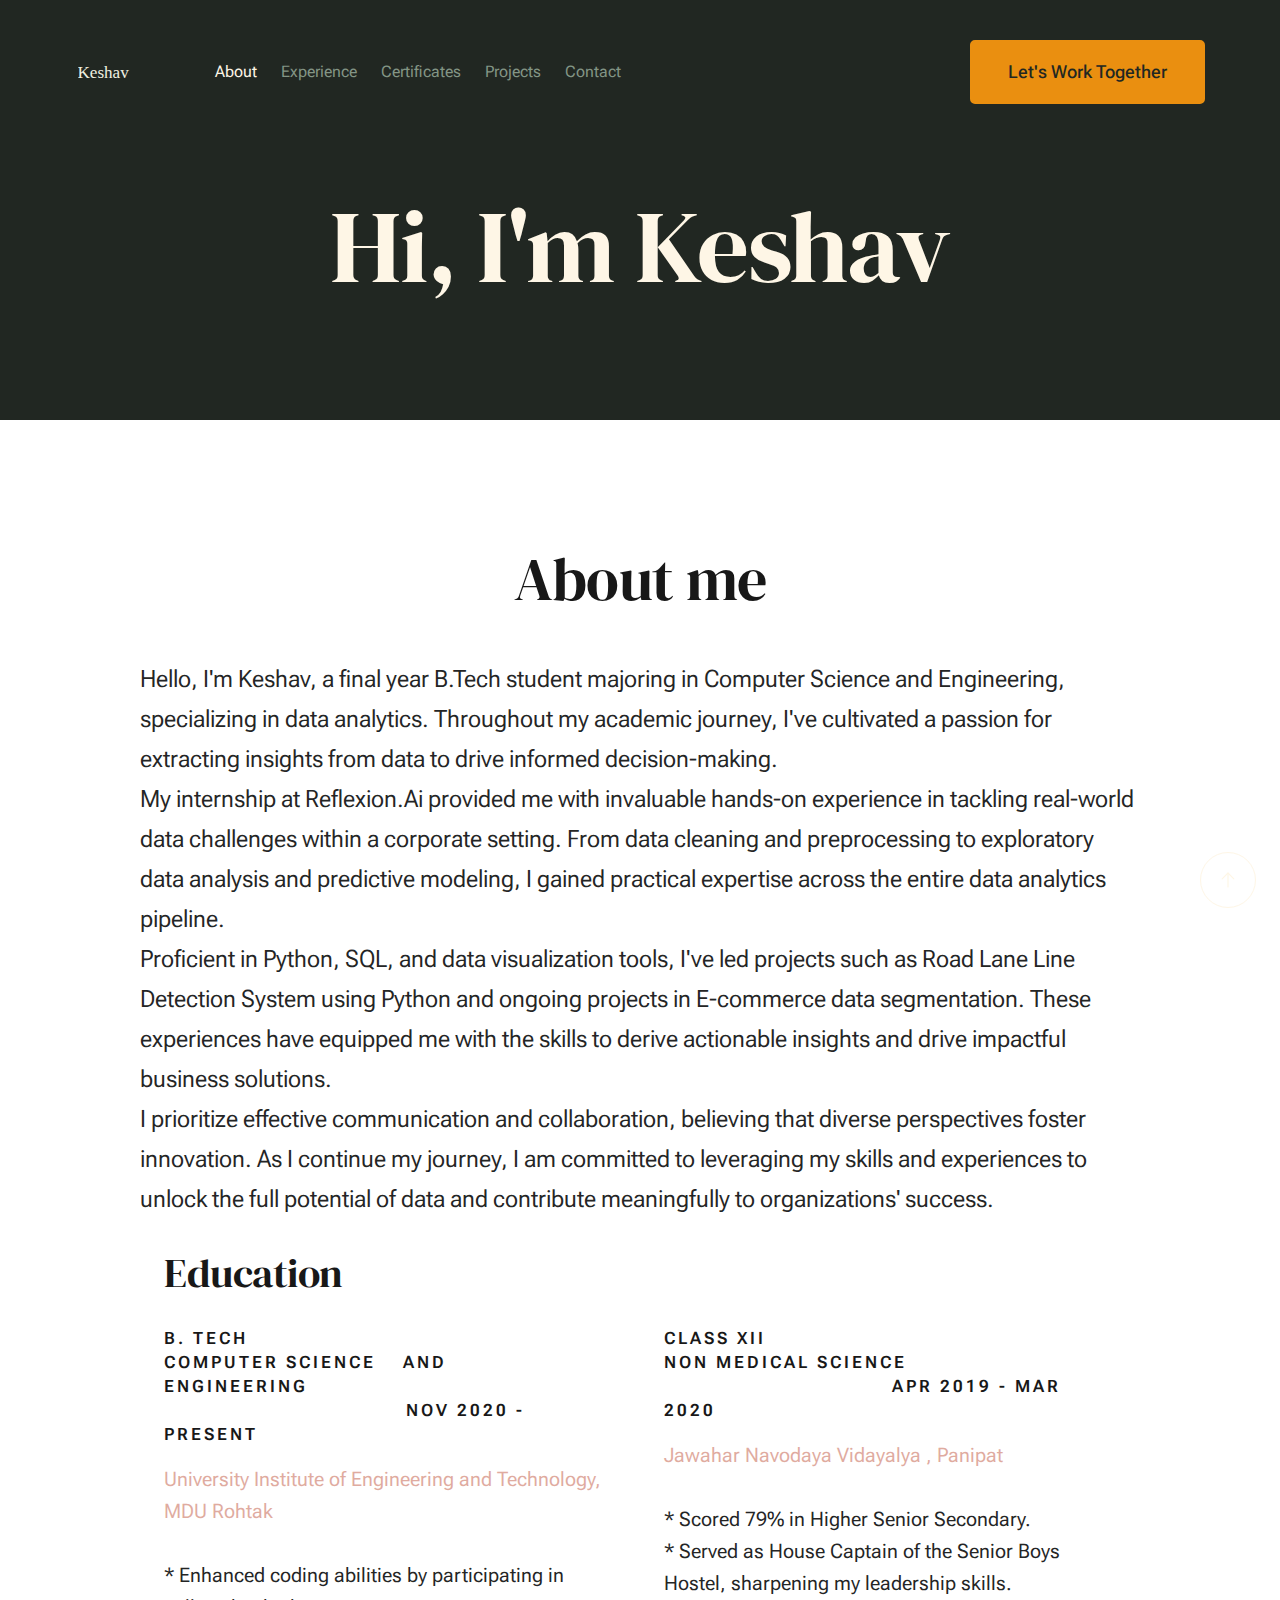
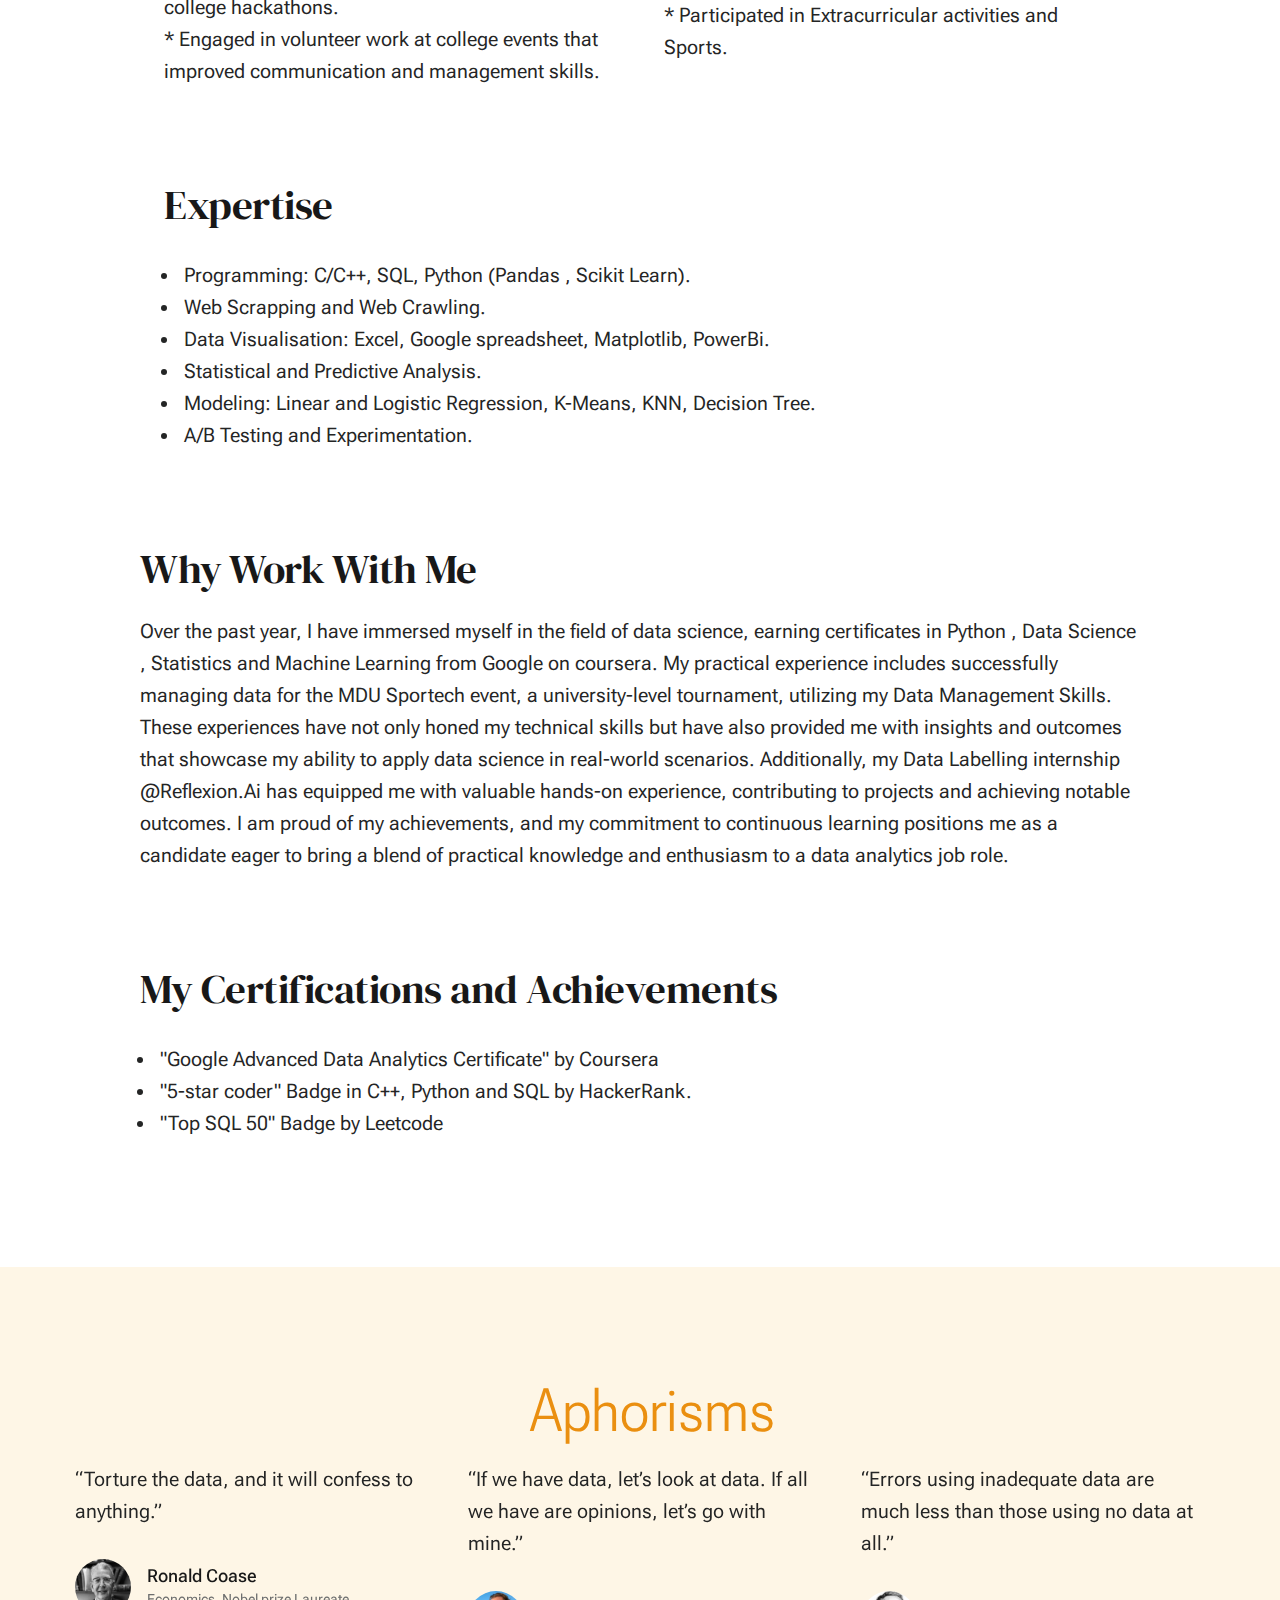
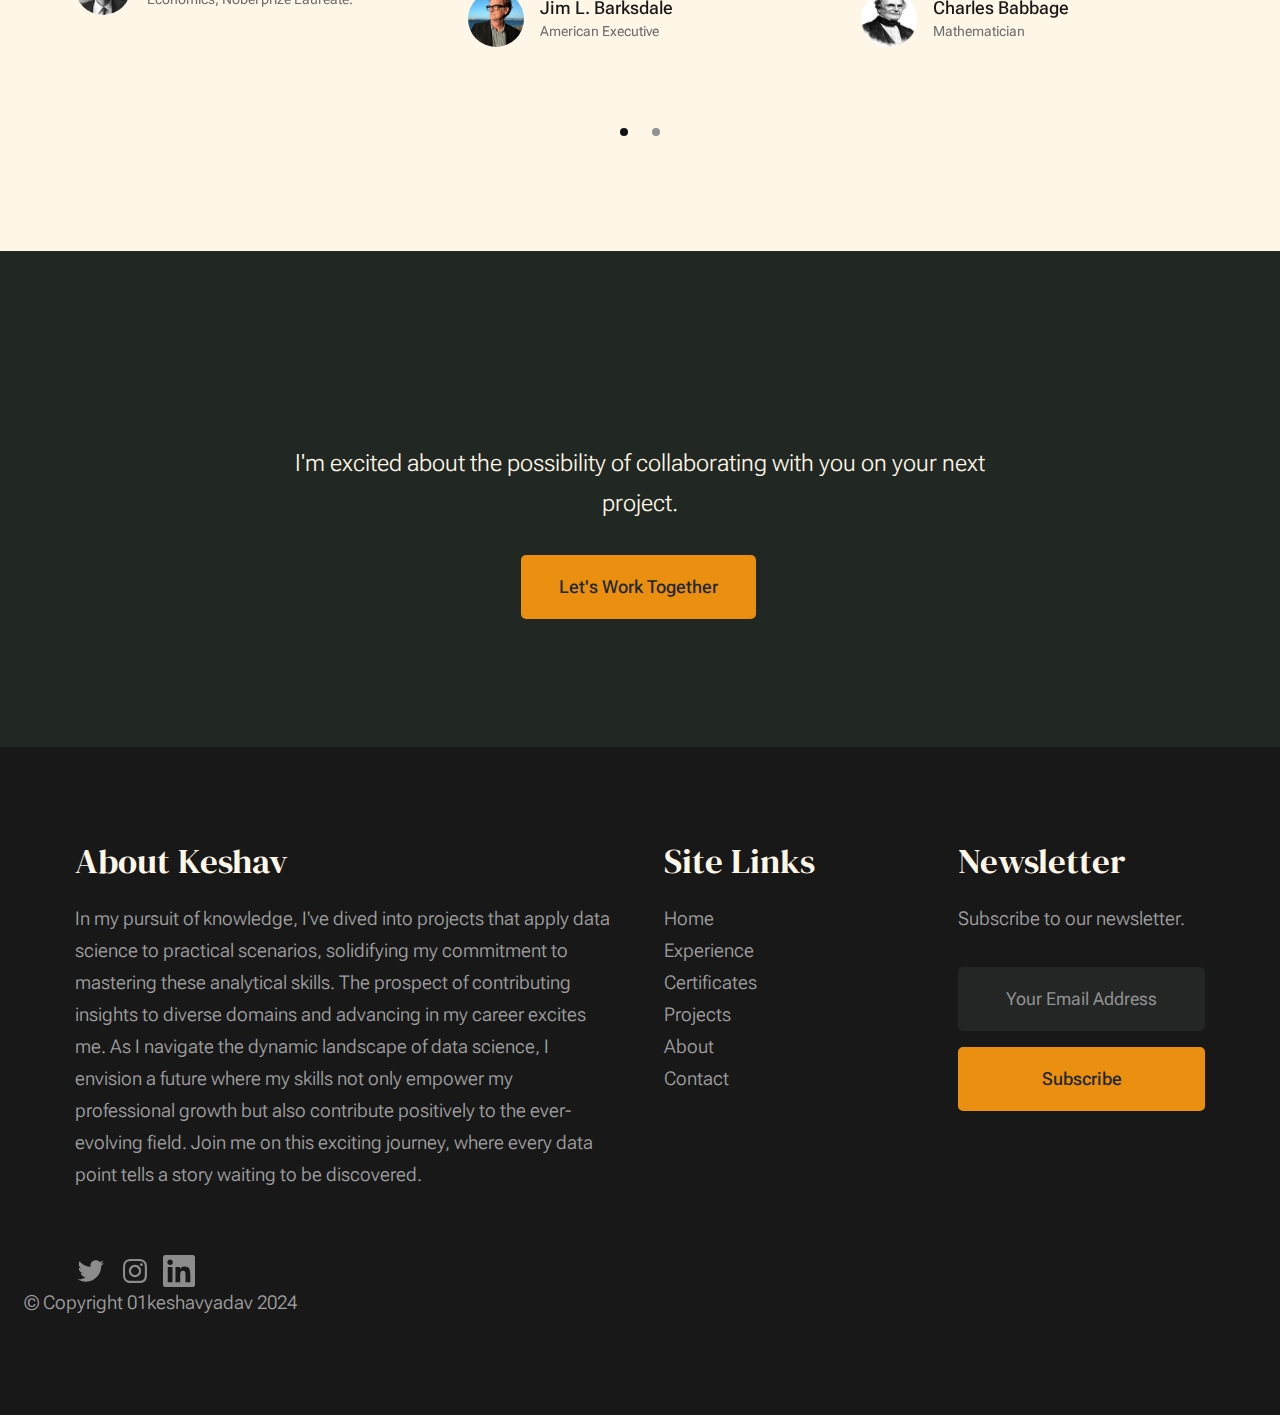
==== commit 2d94d4b6: "Update about.html" ====
--- a/about.html
+++ b/about.html
@@ -156,7 +156,7 @@
                                 <ul>
                                     <li>Programming: C/C++, SQL, Python
                                         (Pandas , Scikit Learn).</li>
-                                    <li>Data Mining And Web Scrapping.</li>
+                                    <li>Web Scrapping and Web Crawling.</li>
                                     <li>Data Visualisation: Excel, Google
                                         spreadsheet, Matplotlib, PowerBi.</li>
                                     <li>Statistical and Predictive Analysis.</li>
@@ -376,4 +376,4 @@
     <script src="js/main.js"></script>
 
 </body>
-</html>+</html>
